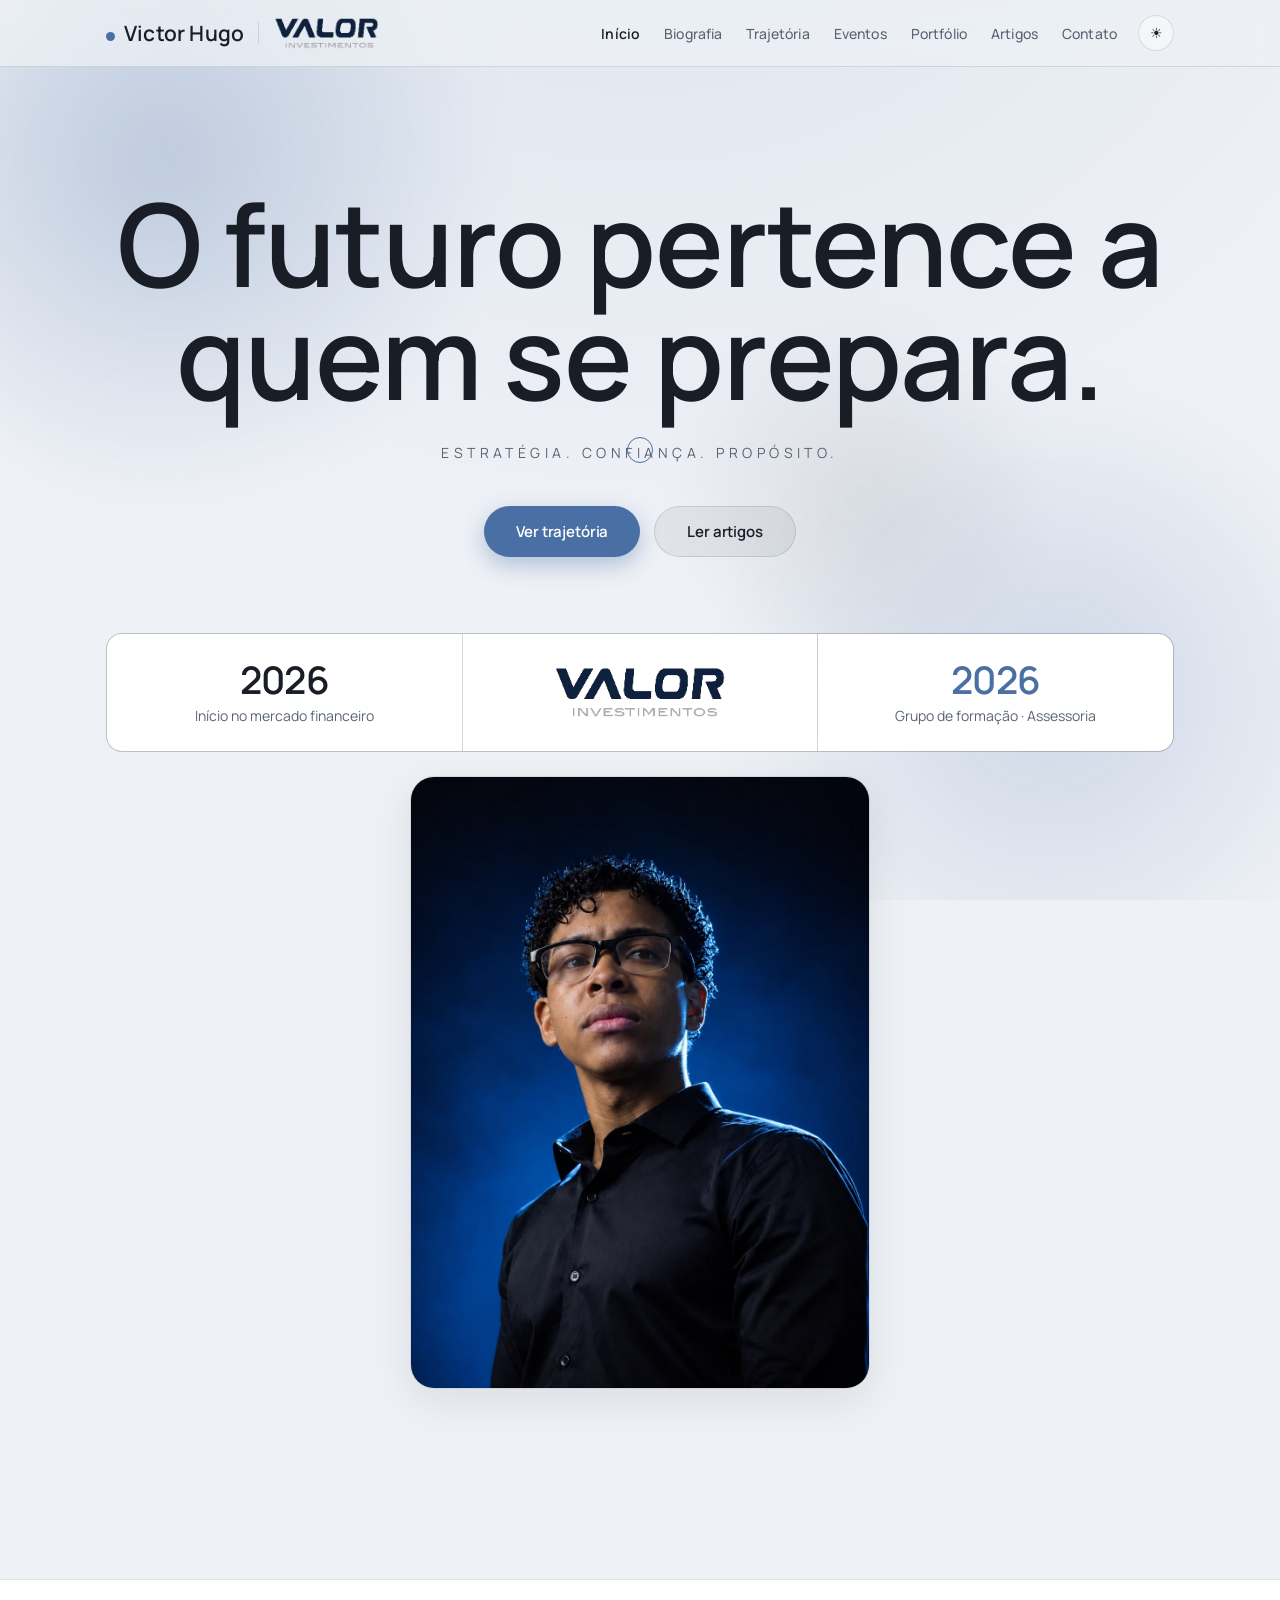
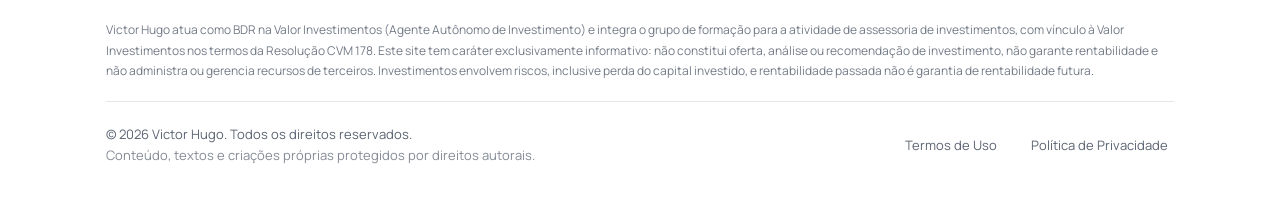
==== site/index.html @ 505717f6 "Adiciona marco da ANCORD e normaliza enquadramento das logos - Nova entrada na linha do tempo: aprov" ====
<!DOCTYPE html>
<html lang="pt-BR">
<head>
<meta charset="utf-8">
<meta name="viewport" content="width=device-width, initial-scale=1">
<title>Victor Hugo — Valor Investimentos</title>
<meta name="description" content="Site pessoal de Victor Hugo, da Valor Investimentos. Biografia, trajetória, eventos, portfólio e artigos.">
<meta property="og:type" content="website">
<meta property="og:locale" content="pt_BR">
<meta property="og:site_name" content="Victor Hugo">
<meta property="og:url" content="https://victorhugo.social/">
<meta property="og:title" content="Victor Hugo — Valor Investimentos">
<meta property="og:description" content="Biografia, trajetória, eventos, portfólio e artigos de Victor Hugo, da Valor Investimentos.">
<meta property="og:image" content="https://victorhugo.social/img/foto-victor.jpg">
<meta name="twitter:card" content="summary_large_image">
<meta name="twitter:title" content="Victor Hugo — Valor Investimentos">
<meta name="twitter:description" content="Biografia, trajetória, eventos, portfólio e artigos de Victor Hugo, da Valor Investimentos.">
<meta name="twitter:image" content="https://victorhugo.social/img/foto-victor.jpg">
<link rel="preconnect" href="https://fonts.googleapis.com">
<link rel="preconnect" href="https://fonts.gstatic.com" crossorigin>
<link href="https://fonts.googleapis.com/css2?family=Manrope:wght@300;400;500;600;700;800&display=swap" rel="stylesheet">
<link rel="icon" type="image/svg+xml" href="data:image/svg+xml,%3Csvg xmlns='http://www.w3.org/2000/svg' viewBox='0 0 100 100'%3E%3Crect width='100' height='100' rx='22' fill='%234a6fa5'/%3E%3Ctext x='50' y='68' font-family='Arial,Helvetica,sans-serif' font-size='54' font-weight='700' fill='white' text-anchor='middle'%3EVH%3C/text%3E%3C/svg%3E">
<link rel="stylesheet" href="style.css">
</head>
<body>

<div id="blobs" aria-hidden="true">
  <div class="blob blob-0"></div>
  <div class="blob blob-1"></div>
  <div class="blob blob-2"></div>
</div>

<div id="cursor" aria-hidden="true"></div>

<header class="site-header">
  <div class="header-inner">
    <div class="brand-group">
      <button type="button" class="logo" data-tab-link="inicio" data-hoverable>
        <span class="logo-dot"></span>
        <span class="logo-word">Victor Hugo</span>
      </button>
      <span class="brand-divider" aria-hidden="true"></span>
      <span class="brand-logo-chip">
        <img src="img/logo-valor.png" alt="Valor Investimentos" class="brand-logo-img logo-light">
        <img src="img/logo-valor-white.png" alt="Valor Investimentos" class="brand-logo-img logo-dark">
      </span>
    </div>
    <button type="button" id="nav-toggle" class="nav-toggle" aria-label="Abrir menu" aria-expanded="false" aria-controls="main-nav">
      <span></span><span></span><span></span>
    </button>
    <nav class="main-nav" id="main-nav" aria-label="Navegação principal">
      <button type="button" class="nav-item" data-tab-link="inicio" data-hoverable>
        <span class="nav-label">Início</span><span class="nav-bar"></span>
      </button>
      <button type="button" class="nav-item" data-tab-link="bio" data-hoverable>
        <span class="nav-label">Biografia</span><span class="nav-bar"></span>
      </button>
      <button type="button" class="nav-item" data-tab-link="trajetoria" data-hoverable>
        <span class="nav-label">Trajetória</span><span class="nav-bar"></span>
      </button>
      <button type="button" class="nav-item" data-tab-link="eventos" data-hoverable>
        <span class="nav-label">Eventos</span><span class="nav-bar"></span>
      </button>
      <button type="button" class="nav-item" data-tab-link="portfolio" data-hoverable>
        <span class="nav-label">Portfólio</span><span class="nav-bar"></span>
      </button>
      <button type="button" class="nav-item" data-tab-link="artigos" data-hoverable>
        <span class="nav-label">Artigos</span><span class="nav-bar"></span>
      </button>
      <!-- Fica oculto até SITE_CONFIG.contatoAtivo = true em main.js (após o credenciamento) -->
      <button type="button" class="nav-item" data-tab-link="contato" data-hoverable>
        <span class="nav-label">Contato</span><span class="nav-bar"></span>
      </button>
    </nav>
    <button type="button" id="theme-toggle" class="theme-toggle" data-hoverable aria-label="Alternar modo claro/escuro">
      <span id="theme-glyph">☀</span>
    </button>
  </div>
</header>

<main class="site-main">

  <!-- Início -->
  <section id="inicio" class="tab-panel tab-inicio" data-tab-panel>
    <h1 class="hero-title" data-reveal>O futuro pertence a quem se prepara.</h1>
    <p class="hero-sub" data-reveal>Estratégia. Confiança. Propósito.</p>
    <div class="hero-actions" data-reveal>
      <button type="button" class="btn btn-primary" data-tab-link="trajetoria" data-hoverable>Ver trajetória</button>
      <button type="button" class="btn btn-secondary" data-tab-link="artigos" data-hoverable>Ler artigos</button>
    </div>
    <div class="stats-grid grid-2" data-reveal>
      <div class="stat-cell">
        <div class="stat-num">2026</div>
        <div class="stat-label">Início no mercado financeiro</div>
      </div>
      <div class="stat-cell stat-cell-logo">
        <img src="img/logo-valor.png" alt="Valor Investimentos" class="stat-logo logo-light">
        <img src="img/logo-valor-white.png" alt="Valor Investimentos" class="stat-logo logo-dark">
      </div>
      <div class="stat-cell">
        <div class="stat-num accent">2026</div>
        <div class="stat-label">Grupo de formação · Assessoria</div>
      </div>
    </div>
    <div class="hero-photo-wrap" data-reveal>
      <div class="hero-photo-box">
        <img src="img/foto-victor.jpg" alt="Foto de Victor Hugo" class="hero-photo">
      </div>
    </div>
  </section>

  <!-- Biografia -->
  <section id="bio" class="tab-panel tab-bio" data-tab-panel hidden>
    <p class="eyebrow" data-reveal>Biografia profissional</p>
    <div class="two-col bio-grid">
      <div>
        <h2 class="section-title" data-reveal>Sobre o meu trabalho</h2>
        <p class="body-text" data-reveal>Iniciei minha trajetória no mercado financeiro em 2026 e hoje atuo como BDR na Valor Investimentos, onde acompanho clientes no dia a dia, entendo objetivos e ajudo a traduzir metas em decisões financeiras.</p>
        <p class="body-text" data-reveal>Atualmente faço parte do grupo de formação para a área de assessoria de investimentos — aprofundando conhecimento em mercado de capitais, planejamento e educação financeira.</p>
        <p class="body-text last" data-reveal>Acredito que investir bem começa por uma boa relação — de confiança, clareza e constância.</p>
      </div>
      <aside class="bio-aside" data-reveal>
        <div class="aside-label">Em foco</div>
        <ul class="focus-list">
          <li><span class="dot"></span><span>Relacionamento e atendimento a clientes</span></li>
          <li><span class="dot"></span><span>Planejamento financeiro pessoal</span></li>
          <li><span class="dot"></span><span>Mercado de capitais e renda fixa/variável</span></li>
          <li><span class="dot"></span><span>Educação financeira e conteúdo</span></li>
        </ul>
        <div class="aside-divider"></div>
        <div class="aside-rows">
          <div class="aside-row"><span class="muted">Empresa</span><span>Valor Investimentos</span></div>
          <div class="aside-row"><span class="muted">Cargo</span><span>BDR</span></div>
          <div class="aside-row"><span class="muted">Status</span><span class="accent-text">Em formação · Assessoria</span></div>
        </div>
      </aside>
    </div>
  </section>

  <!-- Trajetória -->
  <section id="trajetoria" class="tab-panel tab-trajetoria" data-tab-panel hidden>
    <p class="eyebrow" data-reveal>Trajetória</p>
    <h2 class="section-title big-gap" data-reveal>Experiências de vida</h2>
    <div class="timeline">
      <div class="timeline-line"></div>

      <div class="timeline-item" data-reveal style="transition-delay:0ms">
        <div class="timeline-dot"></div>
        <div class="timeline-year">Jan 2026</div>
        <div class="timeline-title">Início da jornada no mercado financeiro</div>
        <div class="timeline-desc">Primeiros passos, estudos e certificações na área de investimentos.</div>
      </div>

      <div class="timeline-item" data-reveal style="transition-delay:80ms">
        <div class="timeline-dot"></div>
        <div class="timeline-year">Jun 2026</div>
        <div class="timeline-title">BDR — Relacionamento com clientes</div>
        <div class="timeline-local">Valor Investimentos</div>
        <div class="timeline-desc">Atendimento e relacionamento com clientes, apoio à mesa de investimentos e desenvolvimento de carteira.</div>
      </div>

      <div class="timeline-item" data-reveal style="transition-delay:160ms">
        <div class="timeline-dot"></div>
        <div class="timeline-year">2026</div>
        <div class="timeline-title">Grupo de Formação — Assessoria de Investimentos</div>
        <div class="timeline-local">Valor Investimentos</div>
        <div class="timeline-desc">Formação voltada à atuação como assessor de investimentos, aprofundando mercado de capitais, planejamento financeiro e relacionamento com clientes.</div>
      </div>

      <div class="timeline-item" data-reveal style="transition-delay:240ms">
        <div class="timeline-dot"></div>
        <div class="timeline-year">Ago 2026</div>
        <div class="timeline-title">Aprovação na ANCORD — Assessor de Investimentos</div>
        <div class="timeline-local">Valor Investimentos</div>
        <div class="timeline-desc">Conquista da certificação que habilita a atuação como assessor de investimentos, encerrando o ciclo de formação e abrindo a próxima etapa da carreira.</div>
      </div>
    </div>
  </section>

  <!-- Eventos -->
  <section id="eventos" class="tab-panel tab-eventos" data-tab-panel hidden>
    <p class="eyebrow" data-reveal>Eventos &amp; atualizações</p>
    <h2 class="section-title" data-reveal>O que anda acontecendo</h2>

    <button type="button" class="featured-event two-col" id="event-open-expert" data-hoverable aria-haspopup="dialog" data-reveal>
      <div class="featured-text">
        <span class="badge">Julho · 2026</span>
        <div class="featured-title">Expert XP 2026</div>
        <div class="featured-desc">Participei da Expert XP este ano — um dos maiores eventos de investimentos da América Latina. Clique para ver as fotos do evento.</div>
      </div>
      <div class="featured-photo">
        <img src="img/expert-xp-2026.jpg" alt="Palco principal da Expert XP 2026" class="featured-img">
      </div>
    </button>

    <div class="event-list">
      <div class="event-card" data-reveal data-hoverable style="transition-delay:0ms">
        <div class="event-date">JUL 2026</div>
        <div>
          <span class="tag">Atualização</span>
          <div class="event-title">Novo ciclo do grupo de formação</div>
          <div class="event-text">Início de mais uma etapa rumo à certificação e à atuação como assessor(a) de investimentos.</div>
        </div>
      </div>
      <div class="event-card" data-reveal data-hoverable style="transition-delay:90ms">
        <div class="event-date">JUN 2026</div>
        <div>
          <span class="tag">Evento</span>
          <div class="event-title">Encontro de educação financeira</div>
          <div class="event-text">Participação em ação de aproximação e orientação com clientes e convidados.</div>
        </div>
      </div>
      <div class="event-card" data-reveal data-hoverable style="transition-delay:180ms">
        <div class="event-date">MAI 2026</div>
        <div>
          <span class="tag">Conquista</span>
          <div class="event-title">Marco de relacionamento atingido</div>
          <div class="event-text">Resultado relevante no desenvolvimento e acompanhamento da carteira de clientes.</div>
        </div>
      </div>
    </div>
  </section>

  <!-- Portfólio -->
  <section id="portfolio" class="tab-panel tab-portfolio" data-tab-panel hidden>
    <p class="eyebrow" data-reveal>Criações próprias</p>
    <h2 class="section-title" data-reveal>Portfólio</h2>
    <div class="portfolio-grid grid-2">
      <div class="portfolio-card" data-reveal data-hoverable style="transition-delay:0ms">
        <div class="portfolio-thumb"><span class="slot-label">capa do guia</span></div>
        <div class="portfolio-body">
          <div class="portfolio-type">Material educativo</div>
          <div class="portfolio-title">Guia de primeiros investimentos</div>
        </div>
      </div>
      <div class="portfolio-card" data-reveal data-hoverable style="transition-delay:80ms">
        <div class="portfolio-thumb"><span class="slot-label">print da news</span></div>
        <div class="portfolio-body">
          <div class="portfolio-type">Conteúdo</div>
          <div class="portfolio-title">Newsletter de mercado</div>
        </div>
      </div>
      <div class="portfolio-card" data-reveal data-hoverable style="transition-delay:160ms">
        <div class="portfolio-thumb"><span class="slot-label">imagem</span></div>
        <div class="portfolio-body">
          <div class="portfolio-type">Ferramenta</div>
          <div class="portfolio-title">Planilha de planejamento</div>
        </div>
      </div>
      <div class="portfolio-card" data-reveal data-hoverable style="transition-delay:240ms">
        <div class="portfolio-thumb"><span class="slot-label">thumbnail</span></div>
        <div class="portfolio-body">
          <div class="portfolio-type">Vídeo</div>
          <div class="portfolio-title">Série sobre educação financeira</div>
        </div>
      </div>
    </div>
  </section>

  <!-- Artigos -->
  <section id="artigos" class="tab-panel tab-artigos" data-tab-panel hidden>
    <p class="eyebrow" data-reveal>Artigos &amp; blog</p>
    <h2 class="section-title small-gap" data-reveal>Escrita própria</h2>
    <div class="articles-banner" data-reveal>
      <span class="pencil">✎</span>
      <div>Textos e artigos escritos por <span class="ink strong">Victor Hugo</span>. Novas publicações são adicionadas com o tempo.</div>
    </div>
    <div class="articles-list">
      <a href="artigos/inadimplencia-no-brasil.html" class="article-row" data-reveal data-hoverable style="transition-delay:0ms">
        <div>
          <div class="article-meta">
            <span class="tag-status published">Publicado</span>
            <span class="article-date">05 AGO 2026</span>
          </div>
          <div class="article-title">O Brasil deve. E não é porque o brasileiro é irresponsável.</div>
          <div class="article-excerpt">São 83,7 milhões de negativados e 42% deles estão no vermelho há uma década. O que os números realmente dizem sobre a dívida no Brasil — e o caminho de volta, passo a passo.</div>
        </div>
        <div class="article-cta hide-sm">Ler mais →</div>
      </a>
      <div class="articles-end-border"></div>
    </div>
  </section>

  <!-- Contato / qualificação de investidor -->
  <!-- Fica oculta até SITE_CONFIG.contatoAtivo = true em main.js (após o credenciamento) -->
  <section id="contato" class="tab-panel tab-contato" data-tab-panel hidden>
    <p class="eyebrow center" data-reveal>Atendimento personalizado</p>
    <h2 class="section-title small-gap" data-reveal>Vamos conversar sobre seus investimentos</h2>
    <p class="quiz-intro" data-reveal>Responda algumas perguntas rápidas — leva menos de 2 minutos — para eu entender melhor o seu momento. Ao final, a conversa continua direto no WhatsApp.</p>

    <div class="quiz-card" data-reveal>
      <div class="quiz-progress">
        <span class="quiz-step-dot active" data-step-dot="1"></span>
        <span class="quiz-step-dot" data-step-dot="2"></span>
        <span class="quiz-step-dot" data-step-dot="3"></span>
      </div>

      <!-- Etapa 1: dados de contato -->
      <div class="quiz-step" data-quiz-step="1">
        <div class="quiz-step-label">Etapa 1 de 3 · Seus dados</div>
        <label class="quiz-field">
          <span>Nome</span>
          <input type="text" id="q-nome" placeholder="Seu nome completo" autocomplete="name">
        </label>
        <label class="quiz-field">
          <span>WhatsApp</span>
          <input type="tel" id="q-whatsapp" placeholder="(11) 99999-9999" autocomplete="tel">
        </label>
        <label class="quiz-field">
          <span>E-mail <em>(opcional)</em></span>
          <input type="email" id="q-email" placeholder="seu@email.com" autocomplete="email">
        </label>
        <label class="quiz-consent">
          <input type="checkbox" id="q-consent">
          <span>Concordo em ser contatado por Victor Hugo via WhatsApp com base nas informações enviadas aqui. Seus dados não são compartilhados com terceiros.</span>
        </label>
        <div class="quiz-actions">
          <button type="button" class="btn btn-primary" data-quiz-next="2">Continuar</button>
        </div>
      </div>

      <!-- Etapa 2: qualificação rápida -->
      <div class="quiz-step" data-quiz-step="2" hidden>
        <div class="quiz-step-label">Etapa 2 de 3 · Seu momento</div>

        <div class="quiz-question">
          <div class="quiz-question-title">Quanto você tem disponível para investir hoje?</div>
          <div class="quiz-options" data-quiz-group="disponivel">
            <button type="button" class="quiz-option" data-value="Até R$ 5 mil">Até R$ 5 mil</button>
            <button type="button" class="quiz-option" data-value="R$ 5 mil a R$ 20 mil">R$ 5 mil a R$ 20 mil</button>
            <button type="button" class="quiz-option" data-value="R$ 20 mil a R$ 50 mil">R$ 20 mil a R$ 50 mil</button>
            <button type="button" class="quiz-option" data-value="R$ 50 mil a R$ 100 mil">R$ 50 mil a R$ 100 mil</button>
            <button type="button" class="quiz-option" data-value="Acima de R$ 100 mil">Acima de R$ 100 mil</button>
            <button type="button" class="quiz-option" data-value="Prefiro não informar">Prefiro não informar</button>
          </div>
        </div>

        <div class="quiz-question">
          <div class="quiz-question-title">Você já investe atualmente?</div>
          <div class="quiz-options" data-quiz-group="jaInveste">
            <button type="button" class="quiz-option" data-value="Sim, já invisto">Sim, já invisto</button>
            <button type="button" class="quiz-option" data-value="Não, seria meu primeiro investimento">Não, seria meu primeiro investimento</button>
            <button type="button" class="quiz-option" data-value="Invisto pouco e quero organizar melhor">Invisto pouco e quero organizar melhor</button>
          </div>
        </div>

        <div class="quiz-question">
          <div class="quiz-question-title">Qual seu principal objetivo?</div>
          <div class="quiz-options" data-quiz-group="objetivo">
            <button type="button" class="quiz-option" data-value="Fazer o dinheiro render mais">Fazer o dinheiro render mais</button>
            <button type="button" class="quiz-option" data-value="Começar a investir do zero">Começar a investir do zero</button>
            <button type="button" class="quiz-option" data-value="Organizar / replanejar minha carteira">Organizar / replanejar minha carteira</button>
            <button type="button" class="quiz-option" data-value="Planejar aposentadoria e longo prazo">Planejar aposentadoria e longo prazo</button>
            <button type="button" class="quiz-option" data-value="Montar reserva de emergência">Montar reserva de emergência</button>
          </div>
        </div>

        <div class="quiz-question">
          <div class="quiz-question-title">Quando pretende começar?</div>
          <div class="quiz-options" data-quiz-group="urgencia">
            <button type="button" class="quiz-option" data-value="Imediatamente">Imediatamente</button>
            <button type="button" class="quiz-option" data-value="Nos próximos 30 dias">Nos próximos 30 dias</button>
            <button type="button" class="quiz-option" data-value="Ainda estou pesquisando">Ainda estou pesquisando</button>
          </div>
        </div>

        <div class="quiz-actions space-between">
          <button type="button" class="btn btn-secondary" data-quiz-back="1">Voltar</button>
          <div class="quiz-actions-right">
            <button type="button" class="btn-text" data-quiz-skip>Pular perfil e enviar</button>
            <button type="button" class="btn btn-primary" data-quiz-next="3">Continuar</button>
          </div>
        </div>
      </div>

      <!-- Etapa 3: perfil de investidor (opcional) -->
      <div class="quiz-step" data-quiz-step="3" hidden>
        <div class="quiz-step-label">Etapa 3 de 3 · Perfil de investidor <em>(opcional)</em></div>
        <p class="quiz-step-note">Essas perguntas ajudam a entender melhor seu perfil como investidor — quanto mais completo, mais direta é a nossa conversa.</p>

        <div class="quiz-question">
          <div class="quiz-question-title">Por quanto tempo pretende deixar o dinheiro investido?</div>
          <div class="quiz-options" data-quiz-group="horizonte">
            <button type="button" class="quiz-option" data-value="Menos de 1 ano" data-score="1">Menos de 1 ano</button>
            <button type="button" class="quiz-option" data-value="De 1 a 3 anos" data-score="2">De 1 a 3 anos</button>
            <button type="button" class="quiz-option" data-value="Mais de 3 anos" data-score="3">Mais de 3 anos</button>
          </div>
        </div>

        <div class="quiz-question">
          <div class="quiz-question-title">Se seus investimentos caíssem 20% em um mês, o que você faria?</div>
          <div class="quiz-options" data-quiz-group="reacao">
            <button type="button" class="quiz-option" data-value="Venderia tudo imediatamente" data-score="1">Venderia tudo imediatamente</button>
            <button type="button" class="quiz-option" data-value="Venderia parte" data-score="2">Venderia parte</button>
            <button type="button" class="quiz-option" data-value="Manteria e esperaria" data-score="3">Manteria e esperaria</button>
            <button type="button" class="quiz-option" data-value="Aproveitaria para investir mais" data-score="4">Aproveitaria para investir mais</button>
          </div>
        </div>

        <div class="quiz-question">
          <div class="quiz-question-title">Qual sua experiência com investimentos?</div>
          <div class="quiz-options" data-quiz-group="experiencia">
            <button type="button" class="quiz-option" data-value="Nenhuma" data-score="1">Nenhuma</button>
            <button type="button" class="quiz-option" data-value="Básica" data-score="2">Básica</button>
            <button type="button" class="quiz-option" data-value="Intermediária" data-score="3">Intermediária</button>
            <button type="button" class="quiz-option" data-value="Avançada" data-score="4">Avançada</button>
          </div>
        </div>

        <div class="quiz-question">
          <div class="quiz-question-title">O que é mais importante para você?</div>
          <div class="quiz-options" data-quiz-group="prioridade">
            <button type="button" class="quiz-option" data-value="Segurança, mesmo com retorno menor" data-score="1">Segurança, mesmo com retorno menor</button>
            <button type="button" class="quiz-option" data-value="Equilíbrio entre segurança e retorno" data-score="2">Equilíbrio entre segurança e retorno</button>
            <button type="button" class="quiz-option" data-value="Potencial de retorno, aceito mais risco" data-score="3">Potencial de retorno, aceito mais risco</button>
          </div>
        </div>

        <div class="quiz-actions space-between">
          <button type="button" class="btn btn-secondary" data-quiz-back="2">Voltar</button>
          <button type="button" class="btn btn-primary" data-quiz-finish>Ver resultado</button>
        </div>
      </div>

      <!-- Resultado -->
      <div class="quiz-step quiz-result" data-quiz-step="result" hidden>
        <div class="quiz-result-profile" id="quiz-result-profile" hidden>
          <div class="quiz-result-label">Seu perfil indicativo</div>
          <div class="quiz-result-value" id="quiz-result-value">—</div>
          <div class="quiz-result-desc" id="quiz-result-desc"></div>
        </div>
        <p class="quiz-result-thanks">Obrigado! Recebi suas respostas.</p>
        <a href="#" id="quiz-whatsapp-btn" class="btn btn-primary quiz-whatsapp-btn" target="_blank" rel="noopener">Falar com Victor Hugo no WhatsApp →</a>
        <p class="quiz-disclaimer">Esta avaliação é informativa e não substitui uma análise formal de perfil de investidor (suitability). Nenhuma recomendação de investimento é feita neste teste, nem há garantia de rentabilidade — investimentos envolvem riscos, inclusive perda do capital investido.</p>
      </div>
    </div>
  </section>

</main>

<footer class="site-footer">
  <div class="footer-inner">
    <div class="cvm-disclaimer">
      Victor Hugo atua como BDR na Valor Investimentos (Agente Autônomo de Investimento) e integra o grupo de formação para a atividade de assessoria de investimentos, com vínculo à Valor Investimentos nos termos da Resolução CVM 178. Este site tem caráter exclusivamente informativo: não constitui oferta, análise ou recomendação de investimento, não garante rentabilidade e não administra ou gerencia recursos de terceiros. Investimentos envolvem riscos, inclusive perda do capital investido, e rentabilidade passada não é garantia de rentabilidade futura.
    </div>
    <div class="footer-legal">
      <div>© 2026 Victor Hugo. Todos os direitos reservados.</div>
      <div class="footer-sub">Conteúdo, textos e criações próprias protegidos por direitos autorais.</div>
    </div>
    <div class="footer-links">
      <button type="button" class="link-btn" data-hoverable data-legal="termos">Termos de Uso</button>
      <button type="button" class="link-btn" data-hoverable data-legal="privacidade">Política de Privacidade</button>
    </div>
  </div>
</footer>

<div id="legal-overlay" class="legal-overlay" hidden>
  <div id="legal-panel" class="legal-panel" role="dialog" aria-modal="true" aria-labelledby="legal-title">
    <div class="legal-head">
      <h3 id="legal-title" class="legal-title"></h3>
      <button type="button" id="legal-close" class="legal-close" data-hoverable aria-label="Fechar">✕</button>
    </div>
    <div id="legal-body" class="legal-body"></div>
    <div class="legal-disclaimer">Este é um texto-modelo de referência, não um documento jurídico. Revise e adapte com apoio profissional antes de publicar.</div>
  </div>
</div>

<div id="event-overlay" class="legal-overlay event-overlay" hidden>
  <div id="event-panel" class="legal-panel event-panel" role="dialog" aria-modal="true" aria-labelledby="event-title">
    <div class="legal-head">
      <h3 id="event-title" class="legal-title">Expert XP 2026</h3>
      <button type="button" id="event-close" class="legal-close" data-hoverable aria-label="Fechar">✕</button>
    </div>
    <div class="event-story-list">
      <div class="event-story"><div class="event-story-photo"><img src="img/eventos-01.jpg" alt="Bolinha de tênis autografada pelo Guga" loading="lazy"></div><div class="event-story-text"><h4 class="event-story-title">Assinatura de sorte</h4><p class="event-story-desc">Depois de rodar a Expert XP inteira atrás de conhecer o evento e os stands, sem sucesso em nenhum brinde (kkkkkk), acho que ganhei um dos melhores prêmios que alguém poderia ganhar: uma bolinha autografada pelo Guga!</p></div></div>
      <div class="event-story"><div class="event-story-photo"><img src="img/eventos-02.jpg" alt="Estande da Valor Investimentos na Expert XP" loading="lazy"></div><div class="event-story-text"><h4 class="event-story-title">Mais do que investimentos, é futuro!</h4><p class="event-story-desc">Na data de publicação dessas fotos eu tenho 50 dias de Valor. Não achava que fosse possível aprender tanta coisa em tão pouco tempo — sou muito grato por isso. Vencer juntos.</p></div></div>
      <div class="event-story"><div class="event-story-photo"><img src="img/eventos-03.jpg" alt="Carro de Fórmula 1 da Red Bull na Expert XP" loading="lazy"></div><div class="event-story-text"><h4 class="event-story-title">F1 na Expert XP!</h4><p class="event-story-desc">Sou um grande fã de Fórmula 1. Por mais que seja torcedor da Mercedes, vamos concordar que esse carro da Red Bull é um absurdo!</p></div></div>
      <div class="event-story"><div class="event-story-photo"><img src="img/eventos-05.jpg" alt="Telão do palco principal da Expert XP" loading="lazy"></div><div class="event-story-text"><h4 class="event-story-title">O sócio fundador da Valor Investimentos</h4><p class="event-story-desc">Poucos sabem o peso dessa imagem, mas isso é simplesmente Guilherme Benchimol tendo o prazer de falar com o sócio fundador da Valor Investimentos, Paulo Henrique — mais conhecido como Paulão entre os mais íntimos. O único representante que teve esse privilégio entre todas as outras redes ouviu de Guilherme: "se não fosse você e a Valor Investimentos, a XP não seria o que é hoje."</p></div></div>
      <div class="event-story"><div class="event-story-photo"><img src="img/eventos-11.jpg" alt="André Agassi no palco da Expert XP" loading="lazy"></div><div class="event-story-text"><h4 class="event-story-title">Agassi e sua representatividade no esporte</h4><p class="event-story-desc">André Agassi, um dos nomes com mais prestígio na história do tênis, deu a nós espectadores uma das melhores apresentações da Expert. Visão, experiência, confiança e generosidade são as palavras que escolho para descrever essa lenda do esporte.</p></div></div>
    </div>

    <div class="event-gallery">
      <a href="img/eventos-06.jpg" target="_blank" rel="noopener" class="event-gallery-item" data-hoverable><img src="img/eventos-06.jpg" alt="Registro da Expert XP 2026" loading="lazy"></a>
      <a href="img/eventos-07.jpg" target="_blank" rel="noopener" class="event-gallery-item" data-hoverable><img src="img/eventos-07.jpg" alt="Registro da Expert XP 2026" loading="lazy"></a>
      <a href="img/eventos-08.jpg" target="_blank" rel="noopener" class="event-gallery-item" data-hoverable><img src="img/eventos-08.jpg" alt="Registro da Expert XP 2026" loading="lazy"></a>
      <a href="img/eventos-09.jpg" target="_blank" rel="noopener" class="event-gallery-item" data-hoverable><img src="img/eventos-09.jpg" alt="Registro da Expert XP 2026" loading="lazy"></a>
      <a href="img/eventos-10.jpg" target="_blank" rel="noopener" class="event-gallery-item" data-hoverable><img src="img/eventos-10.jpg" alt="Registro da Expert XP 2026" loading="lazy"></a>
      <a href="img/eventos-12.jpg" target="_blank" rel="noopener" class="event-gallery-item" data-hoverable><img src="img/eventos-12.jpg" alt="Registro da Expert XP 2026" loading="lazy"></a>
      <a href="img/eventos-13.jpg" target="_blank" rel="noopener" class="event-gallery-item" data-hoverable><img src="img/eventos-13.jpg" alt="Registro da Expert XP 2026" loading="lazy"></a>
    </div>
  </div>
</div>

<script src="main.js"></script>
</body>
</html>
---- site/style.css ----
:root {
  --bg: #eef1f6;
  --surface: #ffffff;
  --surface2: #f4f6fa;
  --ink: #191d25;
  --muted: #5b6472;
  --line: rgba(25, 29, 37, .12);
  --accent: #4a6fa5;
}
[data-theme="dark"] {
  --bg: #0f1218;
  --surface: #161a21;
  --surface2: #1c212b;
  --ink: #e7e9ee;
  --muted: #96a0af;
  --line: rgba(255, 255, 255, .13);
}

* { box-sizing: border-box; }
html, body { margin: 0; padding: 0; }
body {
  min-height: 100vh;
  background: radial-gradient(135% 95% at 50% -20%, color-mix(in srgb, var(--accent) 12%, var(--bg)) 0%, var(--bg) 52%);
  color: var(--ink);
  font-family: 'Manrope', system-ui, sans-serif;
  position: relative;
  overflow-x: hidden;
  transition: background .5s ease, color .5s ease;
}
a { color: var(--accent); text-decoration: none; }
a:hover { opacity: .72; }

@keyframes fadeUp { from { opacity: 0; transform: translateY(22px); } to { opacity: 1; transform: translateY(0); } }
@keyframes floatIn { from { opacity: 0; } to { opacity: 1; } }

@media (max-width: 820px) {
  .two-col { grid-template-columns: 1fr !important; }
  .grid-2 { grid-template-columns: 1fr !important; }
  .hide-sm { display: none !important; }
}

@media (prefers-reduced-motion: reduce) {
  #cursor, .blob { display: none !important; }
  [data-reveal] { opacity: 1 !important; transform: none !important; transition: none !important; }
  .tab-panel { animation: none !important; }
}

/* Background blobs */
#blobs { position: fixed; inset: 0; overflow: hidden; pointer-events: none; z-index: 0; }
.blob { position: absolute; border-radius: 50%; will-change: transform; }
.blob-0 { top: -8vh; left: -6vw; width: 46vw; height: 46vw; background: radial-gradient(circle at 40% 40%, var(--accent), transparent 68%); opacity: .28; filter: blur(28px); }
.blob-1 { bottom: -14vh; right: -8vw; width: 52vw; height: 52vw; background: radial-gradient(circle at 50% 50%, var(--accent), transparent 66%); opacity: .20; filter: blur(38px); }
.blob-2 { top: 34vh; left: 52vw; width: 30vw; height: 30vw; background: radial-gradient(circle at 50% 50%, var(--ink), transparent 70%); opacity: .09; filter: blur(32px); }

/* Custom cursor */
#cursor {
  position: fixed; top: 0; left: 0; width: 26px; height: 26px;
  border: 1.5px solid var(--accent); border-radius: 50%;
  pointer-events: none; z-index: 9999; opacity: 0;
  transition: width .2s, height .2s;
  will-change: transform;
  transform: translate(-100px, -100px);
}
#cursor.hovering { width: 60px; height: 60px; }

/* Header */
.site-header {
  position: sticky; top: 0; z-index: 50;
  backdrop-filter: blur(14px);
  background: color-mix(in srgb, var(--bg) 72%, transparent);
  border-bottom: 1px solid var(--line);
}
.header-inner {
  max-width: 1120px; margin: 0 auto; padding: 15px 26px;
  display: flex; align-items: center; gap: 20px;
}
.logo { background: none; border: none; cursor: pointer; padding: 0; display: flex; align-items: baseline; gap: 9px; flex: none; }
.logo-dot { width: 9px; height: 9px; border-radius: 50%; background: var(--accent); display: inline-block; flex: none; }
.logo-word { font-family: 'Manrope', sans-serif; font-weight: 600; font-size: 21px; letter-spacing: .01em; color: var(--ink); white-space: nowrap; }

.brand-group { display: flex; align-items: center; gap: 14px; flex: none; }
.brand-divider { width: 1px; height: 22px; background: var(--line); flex: none; }
.brand-logo-chip { display: flex; align-items: center; flex: none; height: 34px; }
.brand-logo-img { height: 100%; width: auto; display: block; }

.logo-dark { display: none; }
[data-theme="dark"] .logo-light { display: none; }
[data-theme="dark"] .logo-dark { display: block; }

.main-nav { margin-left: auto; display: flex; gap: 22px; overflow-x: auto; scrollbar-width: none; }
.main-nav::-webkit-scrollbar { display: none; }
.nav-item {
  position: relative; background: none; border: none; cursor: pointer;
  font-family: 'Manrope', sans-serif; font-size: 14px; letter-spacing: .01em;
  padding: 6px 1px; white-space: nowrap;
}
.nav-label { color: var(--muted); font-weight: 500; transition: color .3s; }
.nav-item.active .nav-label { color: var(--ink); font-weight: 600; }
.nav-bar {
  position: absolute; left: 0; right: 0; bottom: -3px; height: 2px;
  background: var(--accent); transform-origin: left; transform: scaleX(0);
  transition: transform .35s cubic-bezier(.2, .7, .2, 1);
  display: block;
}
.nav-item.active .nav-bar { transform: scaleX(1); }

.nav-toggle {
  display: none; flex: none; width: 36px; height: 36px; margin-left: auto;
  background: none; border: none; cursor: pointer;
  flex-direction: column; align-items: center; justify-content: center; gap: 5px;
}
.nav-toggle span { width: 20px; height: 2px; background: var(--ink); border-radius: 2px; transition: transform .25s, opacity .25s; }
.nav-toggle[aria-expanded="true"] span:nth-child(1) { transform: translateY(7px) rotate(45deg); }
.nav-toggle[aria-expanded="true"] span:nth-child(2) { opacity: 0; }
.nav-toggle[aria-expanded="true"] span:nth-child(3) { transform: translateY(-7px) rotate(-45deg); }

@media (max-width: 720px) {
  .header-inner { padding: 12px 20px; gap: 12px; }
  .logo-word { font-size: 18px; }
  .brand-group { gap: 10px; }
  .brand-logo-chip { height: 26px; }
  .nav-toggle { display: flex; }
  .main-nav {
    margin-left: 0; position: fixed; top: 61px; left: 0; right: 0; z-index: 49;
    flex-direction: column; align-items: flex-start; gap: 2px; overflow: hidden;
    background: var(--surface); border-bottom: 1px solid var(--line);
    max-height: 0; padding: 0 20px; opacity: 0;
    transition: max-height .3s ease, opacity .25s ease, padding .3s ease;
  }
  .main-nav.open { max-height: 70vh; opacity: 1; padding: 10px 20px 18px; overflow-y: auto; }
  .nav-item { width: 100%; padding: 12px 2px; }
  .nav-bar { display: none; }
}

.theme-toggle {
  flex: none; width: 36px; height: 36px; border-radius: 50%;
  border: 1px solid var(--line); background: var(--surface2); color: var(--ink);
  cursor: pointer; font-size: 14px; display: grid; place-items: center;
  transition: transform .3s;
}
.theme-toggle:hover { transform: rotate(18deg); }

/* Main / tabs */
.site-main { position: relative; z-index: 10; max-width: 1120px; margin: 0 auto; padding: 0 26px 120px; min-height: 70vh; }
.tab-panel { animation: fadeUp .6s ease both; padding: 70px 0; }
.tab-panel[hidden] { display: none; }
.tab-inicio { padding: min(15vh, 120px) 0 70px; text-align: center; }

.eyebrow { font-family: 'Manrope', sans-serif; font-size: 13px; letter-spacing: .28em; text-transform: uppercase; color: var(--accent); margin: 0 0 20px; }
.eyebrow.center { margin: 0 0 26px; }

/* Hero */
.hero-title {
  font-family: 'Manrope', sans-serif; font-weight: 600; letter-spacing: -.01em;
  font-size: clamp(48px, 9vw, 116px); line-height: .98;
  margin: 0 auto 30px; max-width: 16ch;
}
.hero-sub { font-size: 14px; letter-spacing: .32em; text-transform: uppercase; color: var(--muted); margin: 0 auto 44px; }
.hero-actions { display: flex; gap: 14px; flex-wrap: wrap; justify-content: center; }

.btn {
  font-family: 'Manrope', sans-serif; font-size: 15px; font-weight: 600; letter-spacing: -.01em;
  border-radius: 980px; padding: 14px 32px; cursor: pointer;
}
.btn-primary {
  background: var(--accent); color: #fff; border: none;
  box-shadow: 0 8px 22px color-mix(in srgb, var(--accent) 38%, transparent);
  transition: transform .28s cubic-bezier(.2, .7, .2, 1), box-shadow .28s, filter .28s;
}
.btn-primary:hover { transform: translateY(-2px) scale(1.02); filter: brightness(1.08); box-shadow: 0 12px 30px color-mix(in srgb, var(--accent) 50%, transparent); }
.btn-secondary {
  background: color-mix(in srgb, var(--ink) 6%, transparent); color: var(--ink); border: 1px solid var(--line);
  transition: transform .28s cubic-bezier(.2, .7, .2, 1), background .28s, border-color .28s;
}
.btn-secondary:hover { transform: translateY(-2px) scale(1.02); background: color-mix(in srgb, var(--ink) 11%, transparent); border-color: var(--accent); }

.stats-grid {
  margin-top: 76px; display: grid; grid-template-columns: repeat(3, 1fr); gap: 1px;
  background: var(--line); border: 1px solid var(--line); border-radius: 16px; overflow: hidden;
}
.stat-cell { background: var(--surface); padding: 26px 24px; }
.stat-num { font-family: 'Manrope', sans-serif; font-weight: 600; letter-spacing: -.02em; font-size: 38px; line-height: 1; color: var(--ink); }
.stat-num.accent { color: var(--accent); }
.stat-label { color: var(--muted); font-size: 14px; margin-top: 8px; }
.stat-cell-logo { display: flex; align-items: center; justify-content: center; }
.stat-logo { height: 56px; width: auto; }

.hero-photo-wrap { margin-top: 24px; max-width: 460px; margin-left: auto; margin-right: auto; }
.hero-photo-box {
  aspect-ratio: 3 / 4; border-radius: 24px; overflow: hidden; border: 1px solid var(--line);
  box-shadow: 0 12px 44px color-mix(in srgb, var(--ink) 9%, transparent);
}
.hero-photo { width: 100%; height: 100%; object-fit: cover; object-position: center 22%; display: block; }

/* Section title */
.section-title { font-family: 'Manrope', sans-serif; font-weight: 600; letter-spacing: -.03em; font-size: clamp(32px, 4.5vw, 54px); line-height: 1.05; margin: 0 0 30px; }
.section-title.big-gap { margin-bottom: 56px; }
.section-title.small-gap { margin: 0 0 24px; }

/* Bio */
.bio-grid { display: grid; grid-template-columns: 1.5fr 1fr; gap: 56px; align-items: start; }
.body-text { font-size: 18px; line-height: 1.7; color: var(--muted); margin: 0 0 20px; }
.body-text.last { margin: 0; }
.ink { color: var(--ink); }
.ink.strong { font-weight: 600; }
.bio-aside { background: var(--surface); border: 1px solid var(--line); border-radius: 18px; padding: 28px; }
.aside-label { font-size: 12px; letter-spacing: .18em; text-transform: uppercase; color: var(--muted); margin-bottom: 18px; }
.focus-list { list-style: none; margin: 0; padding: 0; display: flex; flex-direction: column; gap: 14px; }
.focus-list li { display: flex; gap: 12px; align-items: baseline; }
.focus-list .dot { width: 6px; height: 6px; border-radius: 50%; background: var(--accent); flex: none; transform: translateY(-2px); }
.focus-list span:last-child { font-size: 15px; line-height: 1.4; }
.aside-divider { height: 1px; background: var(--line); margin: 24px 0; }
.aside-rows { display: flex; flex-direction: column; gap: 12px; font-size: 14px; }
.aside-row { display: flex; justify-content: space-between; }
.muted { color: var(--muted); }
.accent-text { color: var(--accent); }

/* Timeline */
.timeline { position: relative; padding-left: 34px; }
.timeline-line { position: absolute; left: 5px; top: 6px; bottom: 6px; width: 2px; background: linear-gradient(var(--accent), var(--line)); }
.timeline-item { position: relative; padding-bottom: 44px; }
.timeline-dot { position: absolute; left: -34px; top: 6px; width: 12px; height: 12px; border-radius: 50%; background: var(--bg); border: 2px solid var(--accent); }
.timeline-year { font-family: 'Manrope', sans-serif; font-weight: 600; letter-spacing: -.02em; font-size: 28px; color: var(--accent); line-height: 1; margin-bottom: 8px; }
.timeline-title { font-size: 19px; font-weight: 600; margin-bottom: 4px; }
.timeline-local { font-size: 14px; color: var(--accent); margin-bottom: 10px; }
.timeline-desc { font-size: 16px; line-height: 1.6; color: var(--muted); max-width: 60ch; }

/* Eventos */
.featured-event {
  border: 1px solid var(--accent); border-radius: 22px; overflow: hidden; margin-bottom: 20px;
  background: var(--surface); display: grid; grid-template-columns: 1fr 1fr;
  font: inherit; text-align: left; cursor: pointer; padding: 0; width: 100%;
  transition: transform .3s, box-shadow .3s;
}
.featured-event:hover { transform: translateY(-2px); box-shadow: 0 14px 34px color-mix(in srgb, var(--accent) 22%, transparent); }
.featured-text { padding: 34px 36px; display: flex; flex-direction: column; justify-content: center; }
.badge { display: inline-block; align-self: flex-start; font-size: 11px; letter-spacing: .12em; text-transform: uppercase; color: #fff; background: var(--accent); border-radius: 999px; padding: 4px 13px; margin-bottom: 18px; }
.featured-title { font-family: 'Manrope', sans-serif; font-weight: 600; letter-spacing: -.02em; font-size: clamp(26px, 3.4vw, 34px); line-height: 1.1; margin-bottom: 14px; }
.featured-desc { font-size: 16px; line-height: 1.65; color: var(--muted); }
.featured-photo { position: relative; min-height: 250px; border-left: 1px solid var(--line); }
.featured-img { width: 100%; height: 100%; object-fit: cover; display: block; position: absolute; inset: 0; }

/* Modal de fotos de evento */
.event-panel { max-width: 820px; padding: 34px 36px 40px; }
.event-story-list { display: flex; flex-direction: column; gap: 30px; }
.event-story {
  display: grid; grid-template-columns: 220px 1fr; gap: 24px; align-items: center;
  padding-bottom: 30px; border-bottom: 1px solid var(--line);
}
.event-story:last-child { border-bottom: none; padding-bottom: 0; }
.event-story-photo { border-radius: 14px; overflow: hidden; border: 1px solid var(--line); flex: none; }
.event-story-photo img { width: 100%; aspect-ratio: 4 / 5; object-fit: cover; display: block; }
.event-story-title { font-family: 'Manrope', sans-serif; font-weight: 600; font-size: 17px; margin: 0 0 8px; color: var(--ink); }
.event-story-desc { font-size: 14px; line-height: 1.7; color: var(--muted); margin: 0; }

.event-gallery {
  display: grid; grid-template-columns: repeat(auto-fill, minmax(120px, 1fr)); gap: 10px;
  margin-top: 30px; padding-top: 30px; border-top: 1px solid var(--line);
}
.event-gallery-item { display: block; aspect-ratio: 1 / 1; border-radius: 10px; overflow: hidden; border: 1px solid var(--line); }
.event-gallery-item img {
  width: 100%; height: 100%; object-fit: cover; display: block;
  transition: transform .35s cubic-bezier(.2, .7, .2, 1);
}
.event-gallery-item:hover img { transform: scale(1.06); }

@media (max-width: 560px) {
  .event-story { grid-template-columns: 1fr; }
  .event-story-photo img { aspect-ratio: 16 / 10; }
}

.event-list { display: flex; flex-direction: column; gap: 16px; }
.event-card {
  display: grid; grid-template-columns: 130px 1fr; gap: 26px;
  background: var(--surface); border: 1px solid var(--line); border-radius: 16px; padding: 26px 28px;
  transition: transform .3s, border-color .3s;
}
.event-card:hover { transform: translateX(6px); border-color: var(--accent); }
.event-date { font-size: 13px; font-weight: 600; letter-spacing: .1em; color: var(--muted); padding-top: 4px; }
.tag { display: inline-block; font-size: 11px; letter-spacing: .12em; text-transform: uppercase; color: var(--accent); border: 1px solid var(--accent); border-radius: 999px; padding: 3px 10px; margin-bottom: 12px; }
.event-title { font-family: 'Manrope', sans-serif; font-weight: 600; letter-spacing: -.02em; font-size: 23px; line-height: 1.2; margin-bottom: 8px; }
.event-text { font-size: 15px; line-height: 1.6; color: var(--muted); }

/* Portfolio */
.portfolio-grid { display: grid; grid-template-columns: 1fr 1fr; gap: 22px; }
.portfolio-card { border: 1px solid var(--line); border-radius: 18px; overflow: hidden; background: var(--surface); transition: transform .35s; }
.portfolio-card:hover { transform: translateY(-6px); }
.portfolio-thumb {
  aspect-ratio: 16 / 10;
  background: repeating-linear-gradient(45deg, var(--surface2), var(--surface2) 11px, var(--surface) 11px, var(--surface) 22px);
  display: grid; place-items: center; border-bottom: 1px solid var(--line);
}
.slot-label { font-family: ui-monospace, Menlo, monospace; font-size: 12px; color: var(--muted); background: var(--bg); padding: 6px 12px; border-radius: 6px; border: 1px solid var(--line); }
.portfolio-body { padding: 22px 24px; }
.portfolio-type { font-size: 11px; letter-spacing: .14em; text-transform: uppercase; color: var(--accent); margin-bottom: 8px; }
.portfolio-title { font-family: 'Manrope', sans-serif; font-weight: 600; letter-spacing: -.02em; font-size: 24px; line-height: 1.2; }

/* Artigos */
.articles-banner {
  display: flex; align-items: center; gap: 14px; background: var(--surface);
  border: 1px dashed var(--accent); border-radius: 14px; padding: 16px 20px; margin-bottom: 34px;
  font-size: 14px; line-height: 1.5; color: var(--muted);
}
.pencil { font-size: 22px; }
.articles-list { display: flex; flex-direction: column; }
.article-row {
  display: grid; grid-template-columns: 1fr auto; gap: 24px; align-items: center;
  padding: 28px 4px; border-top: 1px solid var(--line); cursor: pointer;
  transition: padding-left .3s; color: inherit;
}
.article-row:hover { padding-left: 14px; opacity: 1; }
.article-meta { display: flex; gap: 12px; align-items: center; margin-bottom: 12px; }
.tag-status { display: inline-block; font-size: 11px; letter-spacing: .12em; text-transform: uppercase; border-radius: 999px; padding: 3px 10px; }
.tag-status.published { color: var(--accent); border: 1px solid var(--accent); }
.tag-status.draft { color: var(--muted); border: 1px dashed var(--muted); }
.article-date { font-size: 13px; color: var(--muted); letter-spacing: .06em; }
.article-title { font-family: 'Manrope', sans-serif; font-weight: 600; letter-spacing: -.02em; font-size: clamp(24px, 3vw, 34px); line-height: 1.12; margin-bottom: 10px; }
.article-excerpt { font-size: 16px; line-height: 1.6; color: var(--muted); max-width: 64ch; }
.article-cta { font-size: 14px; color: var(--accent); white-space: nowrap; }
.articles-end-border { border-top: 1px solid var(--line); }

/* Footer */
.site-footer { position: relative; z-index: 10; border-top: 1px solid var(--line); background: var(--surface); }
.footer-inner { max-width: 1120px; margin: 0 auto; padding: 40px 26px; display: flex; flex-wrap: wrap; gap: 18px; align-items: center; justify-content: space-between; }
.cvm-disclaimer {
  flex-basis: 100%; font-size: 12px; line-height: 1.7; color: var(--muted); opacity: .85;
  padding-bottom: 20px; border-bottom: 1px solid var(--line); margin-bottom: 4px;
}
.footer-legal { font-size: 13px; color: var(--muted); line-height: 1.6; }
.footer-sub { opacity: .75; }
.footer-links { display: flex; gap: 22px; font-size: 13px; }
.link-btn { background: none; border: none; color: var(--muted); cursor: pointer; font: inherit; font-size: 13px; }
.link-btn:hover { color: var(--ink); }

/* Legal modal */
.legal-overlay {
  position: fixed; inset: 0; z-index: 200; background: rgba(0, 0, 0, .42);
  backdrop-filter: blur(4px); display: grid; place-items: center; padding: 24px;
  animation: floatIn .25s ease both;
}
.legal-overlay[hidden] { display: none; }
.legal-panel {
  background: var(--surface2); color: var(--ink); border: 1px solid var(--line); border-radius: 20px;
  max-width: 640px; width: 100%; max-height: 82vh; overflow: auto; padding: 40px 42px;
  animation: fadeUp .3s ease both;
}
.legal-head { display: flex; justify-content: space-between; align-items: flex-start; gap: 20px; margin-bottom: 24px; }
.legal-title { font-family: 'Manrope', sans-serif; font-weight: 600; letter-spacing: -.03em; font-size: 32px; margin: 0; }
.legal-close {
  flex: none; width: 34px; height: 34px; border-radius: 50%; border: 1px solid var(--line);
  background: var(--surface); color: var(--ink); cursor: pointer; font-size: 16px;
}
.legal-body { font-size: 15px; line-height: 1.7; color: var(--muted); white-space: pre-line; }
.legal-disclaimer {
  margin-top: 26px; font-size: 12px; line-height: 1.6; color: var(--muted);
  background: var(--surface); border: 1px solid var(--line); border-radius: 12px; padding: 14px 16px;
}

/* Contato / quiz de qualificação */
.tab-contato { text-align: center; }
.quiz-intro { font-size: 17px; line-height: 1.6; color: var(--muted); max-width: 52ch; margin: 0 auto 44px; }

.quiz-card {
  text-align: left; max-width: 640px; margin: 0 auto; background: var(--surface);
  border: 1px solid var(--line); border-radius: 22px; padding: 40px 42px;
  box-shadow: 0 12px 44px color-mix(in srgb, var(--ink) 6%, transparent);
}
.quiz-progress { display: flex; gap: 8px; justify-content: center; margin-bottom: 30px; }
.quiz-step-dot { width: 26px; height: 3px; border-radius: 2px; background: var(--line); transition: background .3s; }
.quiz-step-dot.active { background: var(--accent); }

.quiz-step-label { font-size: 12px; letter-spacing: .16em; text-transform: uppercase; color: var(--accent); margin-bottom: 22px; }
.quiz-step-label em { font-style: normal; color: var(--muted); text-transform: none; letter-spacing: 0; }
.quiz-step-note { font-size: 14px; line-height: 1.6; color: var(--muted); margin: -10px 0 24px; }

.quiz-field { display: flex; flex-direction: column; gap: 8px; margin-bottom: 18px; font-size: 14px; color: var(--muted); }
.quiz-field span em { font-style: normal; opacity: .75; }
.quiz-field input {
  font: inherit; font-family: 'Manrope', sans-serif; font-size: 16px; color: var(--ink);
  background: var(--surface2); border: 1px solid var(--line); border-radius: 12px;
  padding: 13px 15px; outline: none; transition: border-color .25s;
}
.quiz-field input::placeholder { color: var(--muted); opacity: .7; }
.quiz-field input:focus { border-color: var(--accent); }

.quiz-consent {
  display: flex; align-items: flex-start; gap: 10px; margin: 4px 0 22px;
  font-size: 13px; line-height: 1.5; color: var(--muted); cursor: pointer;
}
.quiz-consent input { margin-top: 3px; flex: none; accent-color: var(--accent); width: 16px; height: 16px; cursor: pointer; }

.quiz-question { margin-bottom: 26px; }
.quiz-question-title { font-size: 16px; font-weight: 600; letter-spacing: -.01em; margin-bottom: 12px; }
.quiz-options { display: flex; flex-wrap: wrap; gap: 9px; }
.quiz-option {
  font: inherit; font-family: 'Manrope', sans-serif; font-size: 13.5px; color: var(--ink);
  background: var(--surface2); border: 1px solid var(--line); border-radius: 999px;
  padding: 9px 16px; cursor: pointer; transition: border-color .25s, background .25s, color .25s;
}
.quiz-option:hover { border-color: var(--accent); }
.quiz-option.selected { background: var(--accent); border-color: var(--accent); color: #fff; }

.quiz-actions { display: flex; justify-content: flex-end; margin-top: 8px; }
.quiz-actions.space-between { justify-content: space-between; align-items: center; flex-wrap: wrap; gap: 14px; }
.quiz-actions-right { display: flex; align-items: center; gap: 18px; }
.btn-text { background: none; border: none; font: inherit; font-size: 13.5px; color: var(--muted); cursor: pointer; }
.btn-text:hover { color: var(--ink); }

.quiz-result { text-align: center; }
.quiz-result-profile {
  background: color-mix(in srgb, var(--accent) 8%, var(--surface2)); border: 1px solid var(--accent);
  border-radius: 16px; padding: 22px 24px; margin-bottom: 22px;
}
.quiz-result-label { font-size: 12px; letter-spacing: .16em; text-transform: uppercase; color: var(--accent); margin-bottom: 8px; }
.quiz-result-value { font-family: 'Manrope', sans-serif; font-weight: 600; letter-spacing: -.02em; font-size: 30px; margin-bottom: 8px; }
.quiz-result-desc { font-size: 14px; line-height: 1.6; color: var(--muted); }
.quiz-result-thanks { font-size: 16px; color: var(--muted); margin: 0 0 20px; }
.quiz-whatsapp-btn { display: inline-block; text-decoration: none; }
.quiz-whatsapp-btn.disabled { pointer-events: none; opacity: .5; }
.quiz-disclaimer { font-size: 12px; line-height: 1.6; color: var(--muted); margin: 22px 0 0; }

/* Scroll reveal */
[data-reveal] {
  opacity: 0; transform: translateY(22px);
  transition: opacity .7s cubic-bezier(.2, .7, .2, 1), transform .7s cubic-bezier(.2, .7, .2, 1);
}
[data-reveal].revealed { opacity: 1; transform: none; }

/* ---------- Página de artigo ---------- */
.article-page { max-width: 720px; margin: 0 auto; padding: 0 26px 100px; position: relative; z-index: 10; }
.article-back {
  display: inline-flex; align-items: center; gap: 8px; margin: 44px 0 34px;
  font-size: 14px; color: var(--muted); text-decoration: none; transition: color .25s;
}
.article-back:hover { color: var(--accent); opacity: 1; }
.article-head { border-bottom: 1px solid var(--line); padding-bottom: 30px; margin-bottom: 40px; }
.article-kicker { font-family: 'Manrope', sans-serif; font-size: 12px; letter-spacing: .22em; text-transform: uppercase; color: var(--accent); margin: 0 0 18px; }
.article-h1 {
  font-family: 'Manrope', sans-serif; font-weight: 600; letter-spacing: -.03em;
  font-size: clamp(30px, 5vw, 46px); line-height: 1.1; margin: 0 0 20px;
}
.article-standfirst { font-size: 18px; line-height: 1.6; color: var(--muted); margin: 0 0 24px; }
.article-byline { display: flex; flex-wrap: wrap; gap: 8px 16px; font-size: 13px; color: var(--muted); }
.article-byline .sep { opacity: .45; }

.article-body { font-size: 17px; line-height: 1.8; color: var(--ink); }
.article-body p { margin: 0 0 22px; }
.article-body h2 {
  font-family: 'Manrope', sans-serif; font-weight: 600; letter-spacing: -.025em;
  font-size: clamp(24px, 3.4vw, 32px); line-height: 1.2; margin: 52px 0 18px;
}
.article-body h3 {
  font-family: 'Manrope', sans-serif; font-weight: 600; letter-spacing: -.02em;
  font-size: 20px; line-height: 1.3; margin: 38px 0 14px;
}
.article-body strong { color: var(--ink); font-weight: 600; }
.article-body ul, .article-body ol { margin: 0 0 22px; padding-left: 22px; }
.article-body li { margin-bottom: 10px; }
.article-body a { color: var(--accent); text-decoration: underline; text-underline-offset: 3px; }
.article-body hr { border: none; border-top: 1px solid var(--line); margin: 52px 0; }

.article-lead { font-size: 19px; line-height: 1.7; }
.pull-stat {
  background: var(--surface); border: 1px solid var(--accent); border-left-width: 4px;
  border-radius: 14px; padding: 24px 26px; margin: 34px 0;
}
.pull-stat p { margin: 0; font-size: 18px; line-height: 1.55; }
.pull-stat .big { display: block; font-family: 'Manrope', sans-serif; font-weight: 600; letter-spacing: -.03em; font-size: clamp(32px, 5vw, 44px); line-height: 1.05; color: var(--accent); margin-bottom: 10px; }

.article-callout {
  background: var(--surface2); border: 1px solid var(--line); border-radius: 14px;
  padding: 22px 24px; margin: 30px 0;
}
.article-callout p { margin: 0; font-size: 15px; line-height: 1.7; color: var(--muted); }
.article-callout p + p { margin-top: 12px; }
.article-callout strong { color: var(--ink); }

.article-steps { counter-reset: step; }
.article-step { position: relative; padding-left: 56px; margin-bottom: 42px; }
.article-step::before {
  counter-increment: step; content: counter(step);
  position: absolute; left: 0; top: 2px; width: 38px; height: 38px; border-radius: 50%;
  display: grid; place-items: center; font-family: 'Manrope', sans-serif; font-weight: 600; font-size: 16px;
  background: var(--accent); color: #fff;
}
.article-step h3 { margin-top: 4px; }

.article-sources { margin-top: 60px; padding-top: 34px; border-top: 1px solid var(--line); }
.article-sources h3 { font-size: 15px; letter-spacing: .04em; text-transform: uppercase; color: var(--muted); margin: 0 0 16px; font-weight: 600; }
.article-sources ul { list-style: none; padding: 0; margin: 0; }
.article-sources li { font-size: 13.5px; line-height: 1.6; color: var(--muted); margin-bottom: 9px; }
.article-sources a { color: var(--muted); text-decoration: underline; text-underline-offset: 2px; }
.article-sources a:hover { color: var(--accent); }
.article-note { margin-top: 30px; font-size: 12.5px; line-height: 1.7; color: var(--muted); font-style: italic; }

@media (max-width: 560px) {
  .article-body { font-size: 16px; }
  .article-step { padding-left: 46px; }
  .article-step::before { width: 32px; height: 32px; font-size: 14px; }
}
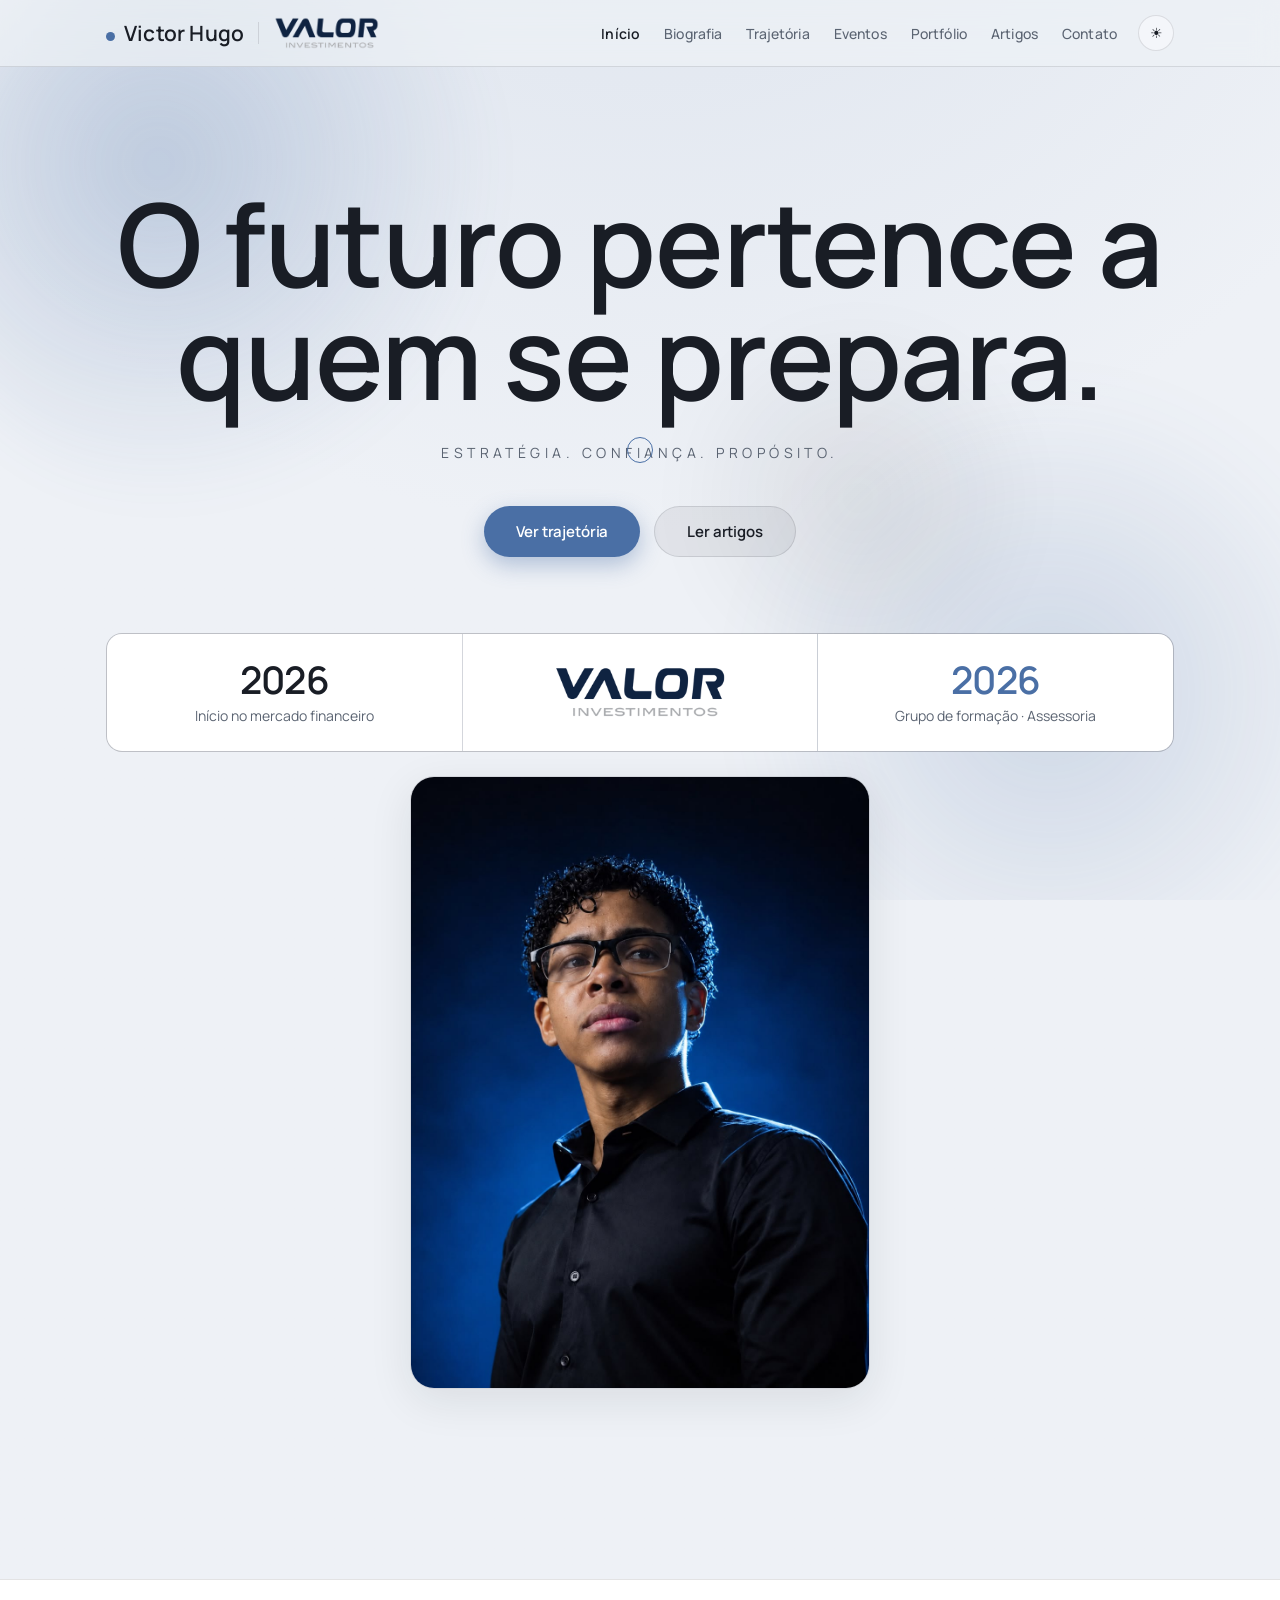
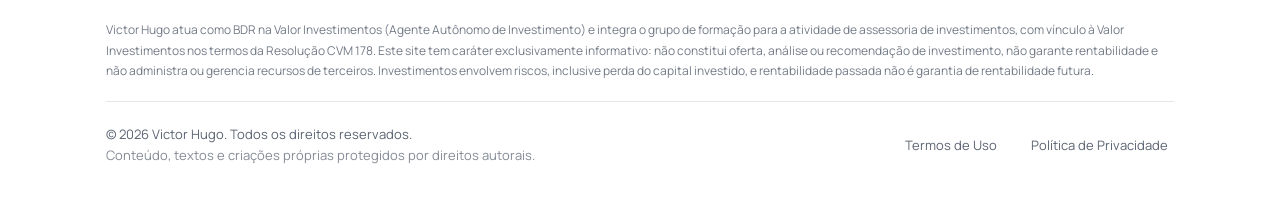
==== commit 3542b763: "Atualiza logos em alta resolucao e eventos reais - Logos da Valor substituidas pelas versoes de 2048" ====
--- a/site/index.html
+++ b/site/index.html
@@ -195,27 +195,27 @@
 
     <div class="event-list">
       <div class="event-card" data-reveal data-hoverable style="transition-delay:0ms">
+        <div class="event-date">AGO 2026</div>
+        <div>
+          <span class="tag">Conquista</span>
+          <div class="event-title">Aprovação na ANCORD</div>
+          <div class="event-text">Certificação conquistada, habilitando a atuação como assessor de investimentos. Encerra o ciclo do grupo de formação e abre a próxima etapa da carreira.</div>
+        </div>
+      </div>
+      <div class="event-card" data-reveal data-hoverable style="transition-delay:90ms">
         <div class="event-date">JUL 2026</div>
         <div>
-          <span class="tag">Atualização</span>
-          <div class="event-title">Novo ciclo do grupo de formação</div>
-          <div class="event-text">Início de mais uma etapa rumo à certificação e à atuação como assessor(a) de investimentos.</div>
-        </div>
-      </div>
-      <div class="event-card" data-reveal data-hoverable style="transition-delay:90ms">
+          <span class="tag">Evento</span>
+          <div class="event-title">Expert XP 2026</div>
+          <div class="event-text">Participação em um dos maiores eventos de investimentos da América Latina, em São Paulo. Registros disponíveis no destaque acima.</div>
+        </div>
+      </div>
+      <div class="event-card" data-reveal data-hoverable style="transition-delay:180ms">
         <div class="event-date">JUN 2026</div>
         <div>
-          <span class="tag">Evento</span>
-          <div class="event-title">Encontro de educação financeira</div>
-          <div class="event-text">Participação em ação de aproximação e orientação com clientes e convidados.</div>
-        </div>
-      </div>
-      <div class="event-card" data-reveal data-hoverable style="transition-delay:180ms">
-        <div class="event-date">MAI 2026</div>
-        <div>
-          <span class="tag">Conquista</span>
-          <div class="event-title">Marco de relacionamento atingido</div>
-          <div class="event-text">Resultado relevante no desenvolvimento e acompanhamento da carteira de clientes.</div>
+          <span class="tag">Carreira</span>
+          <div class="event-title">Entrada na Valor Investimentos</div>
+          <div class="event-text">Início da atuação com relacionamento e atendimento a clientes, em paralelo ao grupo de formação para a assessoria de investimentos.</div>
         </div>
       </div>
     </div>
@@ -225,35 +225,18 @@
   <section id="portfolio" class="tab-panel tab-portfolio" data-tab-panel hidden>
     <p class="eyebrow" data-reveal>Criações próprias</p>
     <h2 class="section-title" data-reveal>Portfólio</h2>
-    <div class="portfolio-grid grid-2">
-      <div class="portfolio-card" data-reveal data-hoverable style="transition-delay:0ms">
-        <div class="portfolio-thumb"><span class="slot-label">capa do guia</span></div>
+    <div class="portfolio-grid">
+      <button type="button" class="portfolio-card" id="portfolio-open-selic" data-hoverable aria-haspopup="dialog" data-reveal style="transition-delay:0ms">
+        <div class="portfolio-thumb">
+          <img src="img/portfolio/selic-01.png" alt="Capa do carrossel sobre a Selic" loading="lazy">
+          <span class="portfolio-count">7 slides</span>
+        </div>
         <div class="portfolio-body">
-          <div class="portfolio-type">Material educativo</div>
-          <div class="portfolio-title">Guia de primeiros investimentos</div>
-        </div>
-      </div>
-      <div class="portfolio-card" data-reveal data-hoverable style="transition-delay:80ms">
-        <div class="portfolio-thumb"><span class="slot-label">print da news</span></div>
-        <div class="portfolio-body">
-          <div class="portfolio-type">Conteúdo</div>
-          <div class="portfolio-title">Newsletter de mercado</div>
-        </div>
-      </div>
-      <div class="portfolio-card" data-reveal data-hoverable style="transition-delay:160ms">
-        <div class="portfolio-thumb"><span class="slot-label">imagem</span></div>
-        <div class="portfolio-body">
-          <div class="portfolio-type">Ferramenta</div>
-          <div class="portfolio-title">Planilha de planejamento</div>
-        </div>
-      </div>
-      <div class="portfolio-card" data-reveal data-hoverable style="transition-delay:240ms">
-        <div class="portfolio-thumb"><span class="slot-label">thumbnail</span></div>
-        <div class="portfolio-body">
-          <div class="portfolio-type">Vídeo</div>
-          <div class="portfolio-title">Série sobre educação financeira</div>
-        </div>
-      </div>
+          <div class="portfolio-type">Carrossel · Educação financeira</div>
+          <div class="portfolio-title">Se a Selic mudar 1 ponto, 3 coisas mudam no seu dinheiro</div>
+          <div class="portfolio-date">Julho de 2026</div>
+        </div>
+      </button>
     </div>
   </section>
 
@@ -491,6 +474,32 @@
   </div>
 </div>
 
+<div id="portfolio-overlay" class="legal-overlay" hidden>
+  <div id="portfolio-panel" class="legal-panel portfolio-panel" role="dialog" aria-modal="true" aria-labelledby="portfolio-title">
+    <div class="legal-head">
+      <div>
+        <h3 id="portfolio-title" class="legal-title">Se a Selic mudar 1 ponto, 3 coisas mudam no seu dinheiro</h3>
+        <p class="portfolio-panel-meta">Carrossel · 7 slides · Publicado em julho de 2026</p>
+      </div>
+      <button type="button" id="portfolio-close" class="legal-close" data-hoverable aria-label="Fechar">✕</button>
+    </div>
+
+    <p class="portfolio-panel-desc">Material educativo sobre o efeito prático de uma mudança na taxa Selic: o que acontece com o que você recebe na renda fixa, com o custo das suas dívidas e com o preço das coisas. Produzido para explicar, em linguagem simples, uma decisão que costuma parecer distante do dia a dia.</p>
+
+    <div class="portfolio-slides">
+      <img src="img/portfolio/selic-01.png" alt="Slide 1 do carrossel sobre a Selic" loading="lazy">
+      <img src="img/portfolio/selic-02.png" alt="Slide 2 do carrossel sobre a Selic" loading="lazy">
+      <img src="img/portfolio/selic-03.png" alt="Slide 3 do carrossel sobre a Selic" loading="lazy">
+      <img src="img/portfolio/selic-04.png" alt="Slide 4 do carrossel sobre a Selic" loading="lazy">
+      <img src="img/portfolio/selic-05.png" alt="Slide 5 do carrossel sobre a Selic" loading="lazy">
+      <img src="img/portfolio/selic-06.png" alt="Slide 6 do carrossel sobre a Selic" loading="lazy">
+      <img src="img/portfolio/selic-07.png" alt="Slide 7 do carrossel sobre a Selic" loading="lazy">
+    </div>
+
+    <p class="portfolio-panel-note">Conteúdo educativo publicado em julho de 2026. Os dados de mercado citados referem-se àquele período e não constituem análise vigente nem recomendação de investimento.</p>
+  </div>
+</div>
+
 <script src="main.js"></script>
 </body>
 </html>
--- a/site/style.css
+++ b/site/style.css
@@ -282,18 +282,43 @@
 .event-text { font-size: 15px; line-height: 1.6; color: var(--muted); }
 
 /* Portfolio */
-.portfolio-grid { display: grid; grid-template-columns: 1fr 1fr; gap: 22px; }
-.portfolio-card { border: 1px solid var(--line); border-radius: 18px; overflow: hidden; background: var(--surface); transition: transform .35s; }
-.portfolio-card:hover { transform: translateY(-6px); }
+.portfolio-grid { display: grid; grid-template-columns: repeat(auto-fill, minmax(300px, 380px)); gap: 22px; }
+.portfolio-card {
+  border: 1px solid var(--line); border-radius: 18px; overflow: hidden; background: var(--surface);
+  transition: transform .35s, box-shadow .35s, border-color .35s;
+  font: inherit; text-align: left; padding: 0; cursor: pointer; display: block; width: 100%;
+}
+.portfolio-card:hover { transform: translateY(-6px); border-color: var(--accent); box-shadow: 0 16px 38px color-mix(in srgb, var(--accent) 20%, transparent); }
 .portfolio-thumb {
-  aspect-ratio: 16 / 10;
-  background: repeating-linear-gradient(45deg, var(--surface2), var(--surface2) 11px, var(--surface) 11px, var(--surface) 22px);
-  display: grid; place-items: center; border-bottom: 1px solid var(--line);
-}
-.slot-label { font-family: ui-monospace, Menlo, monospace; font-size: 12px; color: var(--muted); background: var(--bg); padding: 6px 12px; border-radius: 6px; border: 1px solid var(--line); }
-.portfolio-body { padding: 22px 24px; }
+  position: relative; aspect-ratio: 4 / 5; overflow: hidden;
+  background: var(--surface2); border-bottom: 1px solid var(--line);
+}
+.portfolio-thumb img { width: 100%; height: 100%; object-fit: cover; object-position: center top; display: block; }
+.portfolio-count {
+  position: absolute; right: 12px; bottom: 12px;
+  background: color-mix(in srgb, var(--ink) 78%, transparent); color: var(--bg);
+  font-size: 11px; letter-spacing: .06em; font-weight: 600;
+  padding: 5px 11px; border-radius: 999px; backdrop-filter: blur(6px);
+}
+.portfolio-body { padding: 20px 22px; }
 .portfolio-type { font-size: 11px; letter-spacing: .14em; text-transform: uppercase; color: var(--accent); margin-bottom: 8px; }
-.portfolio-title { font-family: 'Manrope', sans-serif; font-weight: 600; letter-spacing: -.02em; font-size: 24px; line-height: 1.2; }
+.portfolio-title { font-family: 'Manrope', sans-serif; font-weight: 600; letter-spacing: -.02em; font-size: 19px; line-height: 1.3; color: var(--ink); }
+.portfolio-date { font-size: 13px; color: var(--muted); margin-top: 10px; }
+
+/* Modal do portfolio */
+.portfolio-panel { max-width: 640px; }
+.portfolio-panel-meta { font-size: 13px; color: var(--muted); margin: 8px 0 0; }
+.portfolio-panel-desc { font-size: 15px; line-height: 1.7; color: var(--muted); margin: 0 0 26px; }
+.portfolio-slides { display: flex; flex-direction: column; gap: 14px; }
+.portfolio-slides img { width: 100%; height: auto; display: block; border-radius: 12px; border: 1px solid var(--line); }
+.portfolio-panel-note {
+  margin-top: 26px; font-size: 12px; line-height: 1.6; color: var(--muted);
+  background: var(--surface); border: 1px solid var(--line); border-radius: 12px; padding: 14px 16px;
+}
+@media (max-width: 560px) {
+  .portfolio-grid { grid-template-columns: 1fr; }
+  .portfolio-title { font-size: 17px; }
+}
 
 /* Artigos */
 .articles-banner {
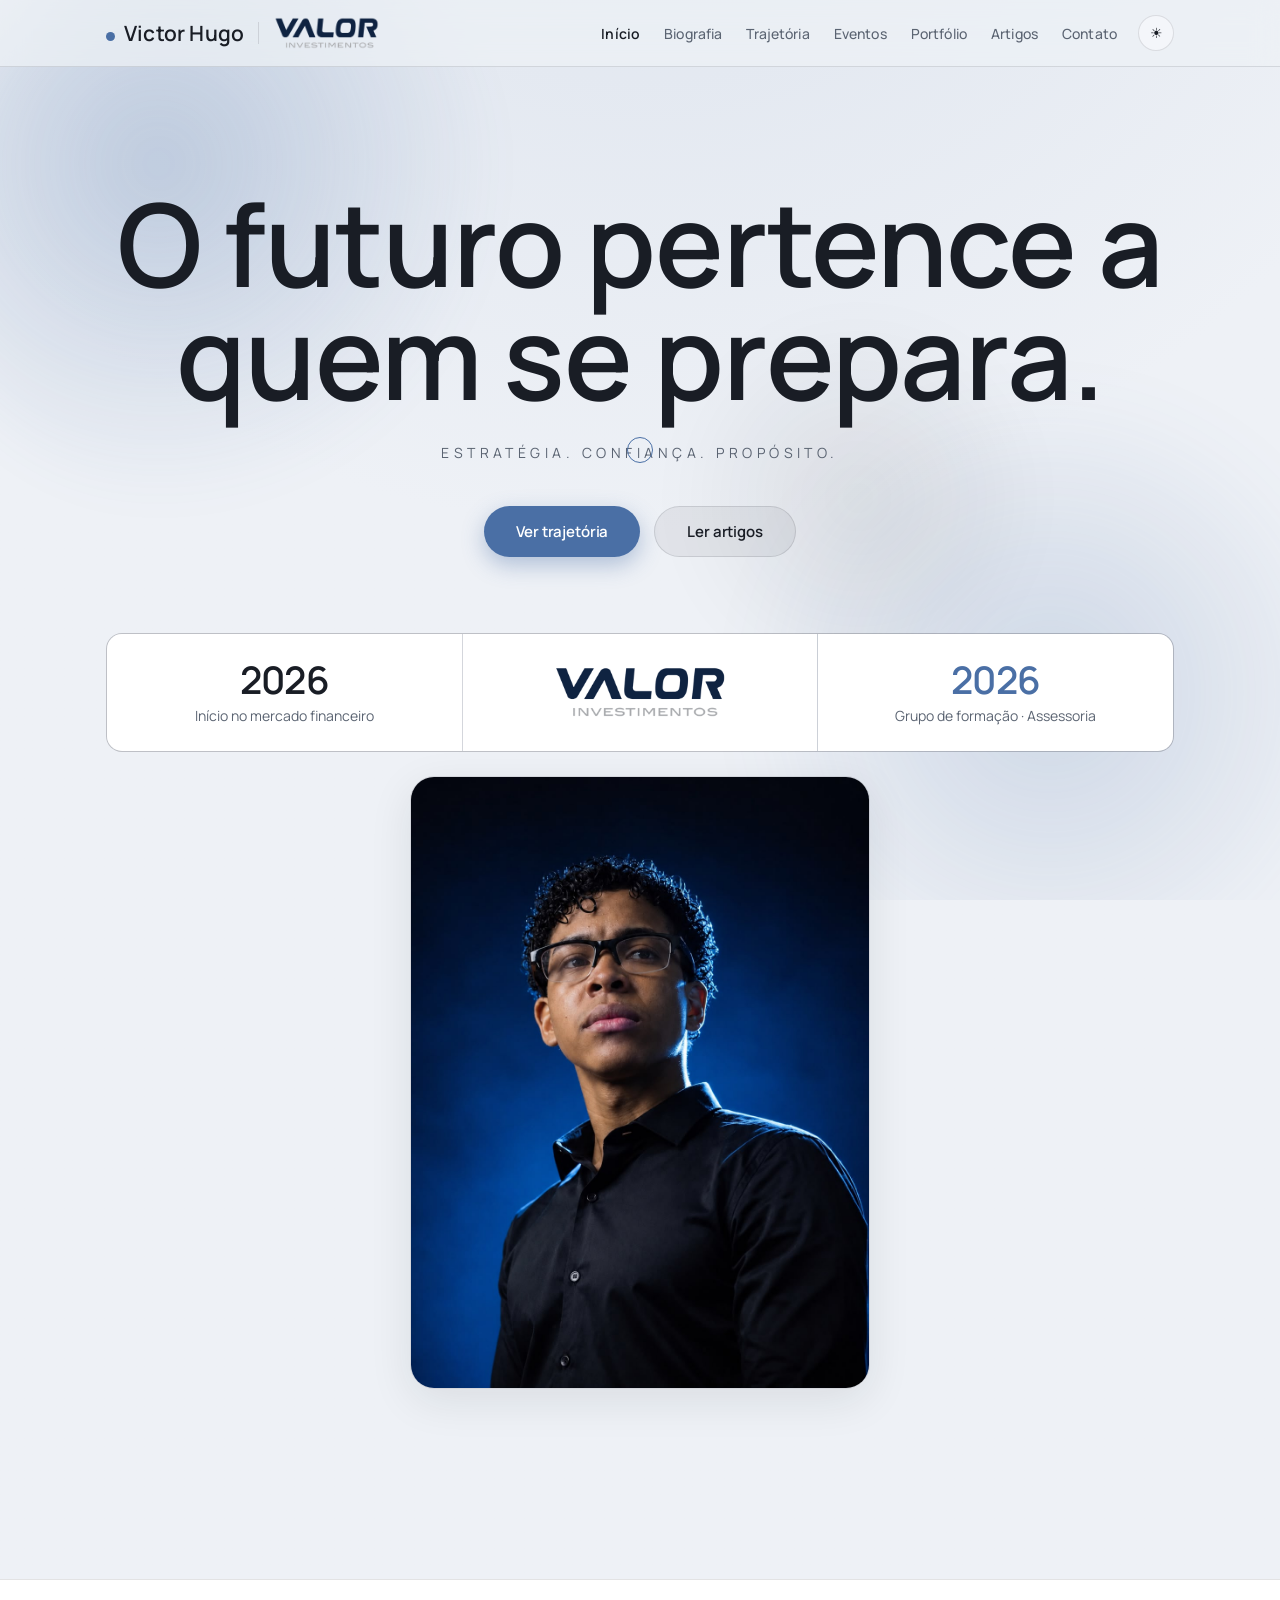
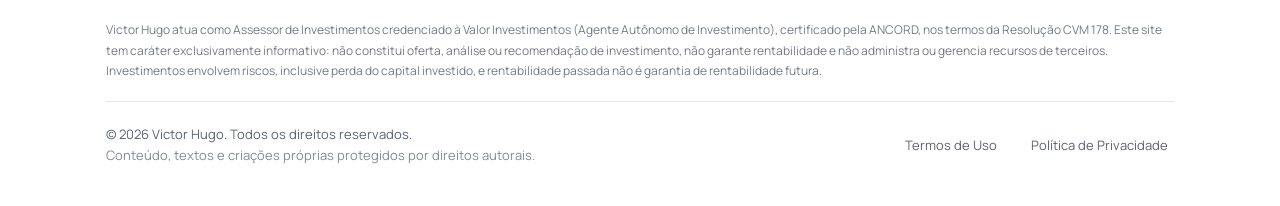
==== commit fbb71ce8: "Atualiza cargo para Assessor de Investimentos e limpa portfolio - Biografia, aside de trajetoria e d" ====
--- a/site/index.html
+++ b/site/index.html
@@ -115,8 +115,8 @@
     <div class="two-col bio-grid">
       <div>
         <h2 class="section-title" data-reveal>Sobre o meu trabalho</h2>
-        <p class="body-text" data-reveal>Iniciei minha trajetória no mercado financeiro em 2026 e hoje atuo como BDR na Valor Investimentos, onde acompanho clientes no dia a dia, entendo objetivos e ajudo a traduzir metas em decisões financeiras.</p>
-        <p class="body-text" data-reveal>Atualmente faço parte do grupo de formação para a área de assessoria de investimentos — aprofundando conhecimento em mercado de capitais, planejamento e educação financeira.</p>
+        <p class="body-text" data-reveal>Iniciei minha trajetória no mercado financeiro em 2026 e hoje atuo como Assessor de Investimentos na Valor Investimentos, onde acompanho clientes no dia a dia, entendo objetivos e ajudo a traduzir metas em decisões financeiras.</p>
+        <p class="body-text" data-reveal>Sou certificado pela ANCORD, e sigo aprofundando conhecimento em mercado de capitais, planejamento e educação financeira a cada cliente que atendo.</p>
         <p class="body-text last" data-reveal>Acredito que investir bem começa por uma boa relação — de confiança, clareza e constância.</p>
       </div>
       <aside class="bio-aside" data-reveal>
@@ -130,8 +130,8 @@
         <div class="aside-divider"></div>
         <div class="aside-rows">
           <div class="aside-row"><span class="muted">Empresa</span><span>Valor Investimentos</span></div>
-          <div class="aside-row"><span class="muted">Cargo</span><span>BDR</span></div>
-          <div class="aside-row"><span class="muted">Status</span><span class="accent-text">Em formação · Assessoria</span></div>
+          <div class="aside-row"><span class="muted">Cargo</span><span>Assessor de Investimentos</span></div>
+          <div class="aside-row"><span class="muted">Status</span><span class="accent-text">Credenciado ANCORD</span></div>
         </div>
       </aside>
     </div>
@@ -173,6 +173,14 @@
         <div class="timeline-title">Aprovação na ANCORD — Assessor de Investimentos</div>
         <div class="timeline-local">Valor Investimentos</div>
         <div class="timeline-desc">Conquista da certificação que habilita a atuação como assessor de investimentos, encerrando o ciclo de formação e abrindo a próxima etapa da carreira.</div>
+      </div>
+
+      <div class="timeline-item" data-reveal style="transition-delay:320ms">
+        <div class="timeline-dot"></div>
+        <div class="timeline-year">Set 2026</div>
+        <div class="timeline-title">Efetivação como Assessor de Investimentos</div>
+        <div class="timeline-local">Valor Investimentos</div>
+        <div class="timeline-desc">Início oficial da atuação como assessor de investimentos, credenciado à Valor Investimentos.</div>
       </div>
     </div>
   </section>
@@ -225,18 +233,8 @@
   <section id="portfolio" class="tab-panel tab-portfolio" data-tab-panel hidden>
     <p class="eyebrow" data-reveal>Criações próprias</p>
     <h2 class="section-title" data-reveal>Portfólio</h2>
-    <div class="portfolio-grid">
-      <button type="button" class="portfolio-card" id="portfolio-open-selic" data-hoverable aria-haspopup="dialog" data-reveal style="transition-delay:0ms">
-        <div class="portfolio-thumb">
-          <img src="img/portfolio/selic-01.png" alt="Capa do carrossel sobre a Selic" loading="lazy">
-          <span class="portfolio-count">7 slides</span>
-        </div>
-        <div class="portfolio-body">
-          <div class="portfolio-type">Carrossel · Educação financeira</div>
-          <div class="portfolio-title">Se a Selic mudar 1 ponto, 3 coisas mudam no seu dinheiro</div>
-          <div class="portfolio-date">Julho de 2026</div>
-        </div>
-      </button>
+    <div class="portfolio-empty" data-reveal>
+      <p>Novos materiais a caminho — em atualização para a identidade visual mais recente.</p>
     </div>
   </section>
 
@@ -424,7 +422,7 @@
 <footer class="site-footer">
   <div class="footer-inner">
     <div class="cvm-disclaimer">
-      Victor Hugo atua como BDR na Valor Investimentos (Agente Autônomo de Investimento) e integra o grupo de formação para a atividade de assessoria de investimentos, com vínculo à Valor Investimentos nos termos da Resolução CVM 178. Este site tem caráter exclusivamente informativo: não constitui oferta, análise ou recomendação de investimento, não garante rentabilidade e não administra ou gerencia recursos de terceiros. Investimentos envolvem riscos, inclusive perda do capital investido, e rentabilidade passada não é garantia de rentabilidade futura.
+      Victor Hugo atua como Assessor de Investimentos credenciado à Valor Investimentos (Agente Autônomo de Investimento), certificado pela ANCORD, nos termos da Resolução CVM 178. Este site tem caráter exclusivamente informativo: não constitui oferta, análise ou recomendação de investimento, não garante rentabilidade e não administra ou gerencia recursos de terceiros. Investimentos envolvem riscos, inclusive perda do capital investido, e rentabilidade passada não é garantia de rentabilidade futura.
     </div>
     <div class="footer-legal">
       <div>© 2026 Victor Hugo. Todos os direitos reservados.</div>
@@ -478,25 +476,22 @@
   <div id="portfolio-panel" class="legal-panel portfolio-panel" role="dialog" aria-modal="true" aria-labelledby="portfolio-title">
     <div class="legal-head">
       <div>
-        <h3 id="portfolio-title" class="legal-title">Se a Selic mudar 1 ponto, 3 coisas mudam no seu dinheiro</h3>
-        <p class="portfolio-panel-meta">Carrossel · 7 slides · Publicado em julho de 2026</p>
+        <h3 id="portfolio-title" class="legal-title"></h3>
+        <p id="portfolio-meta" class="portfolio-panel-meta"></p>
       </div>
       <button type="button" id="portfolio-close" class="legal-close" data-hoverable aria-label="Fechar">✕</button>
     </div>
 
-    <p class="portfolio-panel-desc">Material educativo sobre o efeito prático de uma mudança na taxa Selic: o que acontece com o que você recebe na renda fixa, com o custo das suas dívidas e com o preço das coisas. Produzido para explicar, em linguagem simples, uma decisão que costuma parecer distante do dia a dia.</p>
-
-    <div class="portfolio-slides">
-      <img src="img/portfolio/selic-01.png" alt="Slide 1 do carrossel sobre a Selic" loading="lazy">
-      <img src="img/portfolio/selic-02.png" alt="Slide 2 do carrossel sobre a Selic" loading="lazy">
-      <img src="img/portfolio/selic-03.png" alt="Slide 3 do carrossel sobre a Selic" loading="lazy">
-      <img src="img/portfolio/selic-04.png" alt="Slide 4 do carrossel sobre a Selic" loading="lazy">
-      <img src="img/portfolio/selic-05.png" alt="Slide 5 do carrossel sobre a Selic" loading="lazy">
-      <img src="img/portfolio/selic-06.png" alt="Slide 6 do carrossel sobre a Selic" loading="lazy">
-      <img src="img/portfolio/selic-07.png" alt="Slide 7 do carrossel sobre a Selic" loading="lazy">
-    </div>
-
-    <p class="portfolio-panel-note">Conteúdo educativo publicado em julho de 2026. Os dados de mercado citados referem-se àquele período e não constituem análise vigente nem recomendação de investimento.</p>
+    <p id="portfolio-desc" class="portfolio-panel-desc"></p>
+
+    <div id="portfolio-slides" class="portfolio-slides"></div>
+
+    <div class="portfolio-cta">
+      <p>Ficou com alguma dúvida sobre o tema, ou quer entender como isso se aplica ao seu caso?</p>
+      <button type="button" class="btn btn-primary" data-tab-link="contato" data-hoverable>Falar comigo</button>
+    </div>
+
+    <p id="portfolio-note" class="portfolio-panel-note"></p>
   </div>
 </div>
 
--- a/site/style.css
+++ b/site/style.css
@@ -282,6 +282,10 @@
 .event-text { font-size: 15px; line-height: 1.6; color: var(--muted); }
 
 /* Portfolio */
+.portfolio-empty {
+  border: 1px dashed var(--line); border-radius: 18px; padding: 60px 30px;
+  text-align: center; color: var(--muted); font-size: 15px;
+}
 .portfolio-grid { display: grid; grid-template-columns: repeat(auto-fill, minmax(300px, 380px)); gap: 22px; }
 .portfolio-card {
   border: 1px solid var(--line); border-radius: 18px; overflow: hidden; background: var(--surface);
@@ -311,6 +315,12 @@
 .portfolio-panel-desc { font-size: 15px; line-height: 1.7; color: var(--muted); margin: 0 0 26px; }
 .portfolio-slides { display: flex; flex-direction: column; gap: 14px; }
 .portfolio-slides img { width: 100%; height: auto; display: block; border-radius: 12px; border: 1px solid var(--line); }
+.portfolio-cta {
+  margin-top: 30px; padding: 24px 26px; text-align: center;
+  background: color-mix(in srgb, var(--accent) 8%, var(--surface));
+  border: 1px solid color-mix(in srgb, var(--accent) 35%, transparent); border-radius: 16px;
+}
+.portfolio-cta p { margin: 0 0 16px; font-size: 15px; line-height: 1.6; color: var(--ink); }
 .portfolio-panel-note {
   margin-top: 26px; font-size: 12px; line-height: 1.6; color: var(--muted);
   background: var(--surface); border: 1px solid var(--line); border-radius: 12px; padding: 14px 16px;
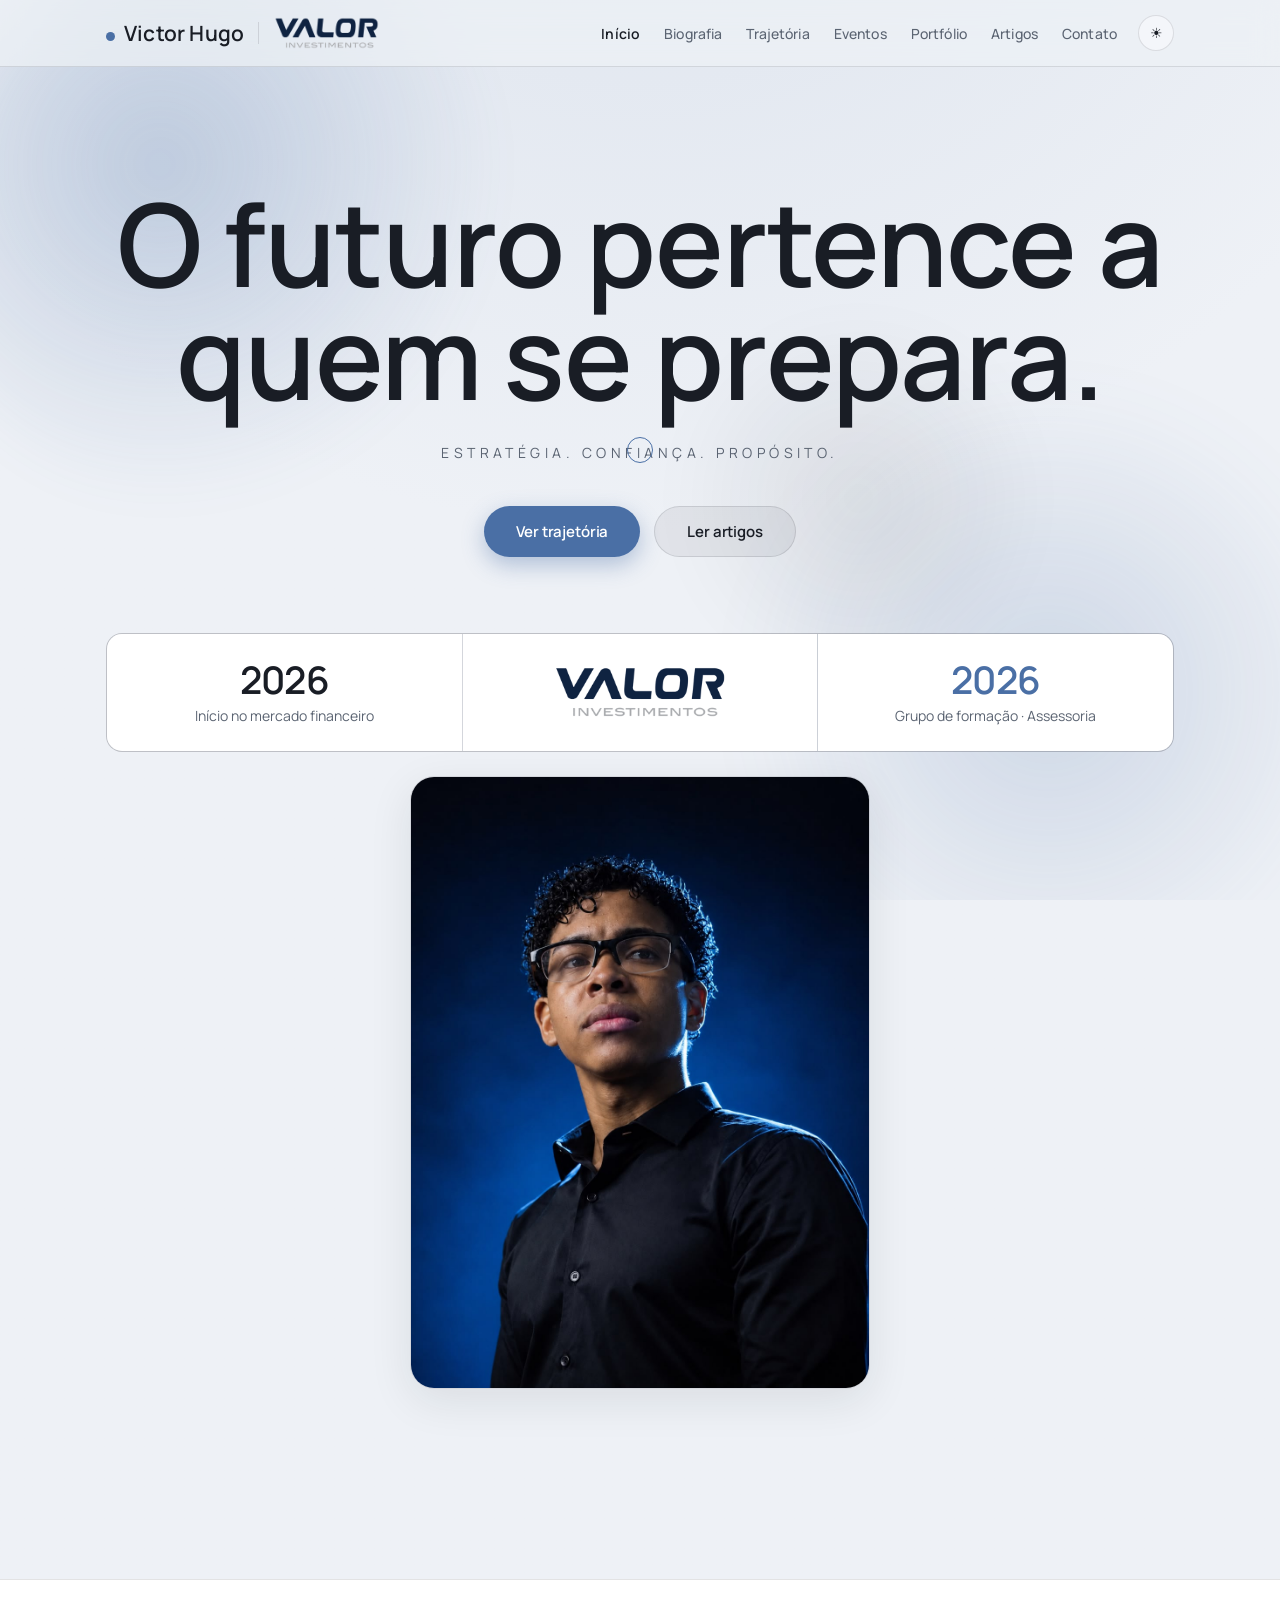
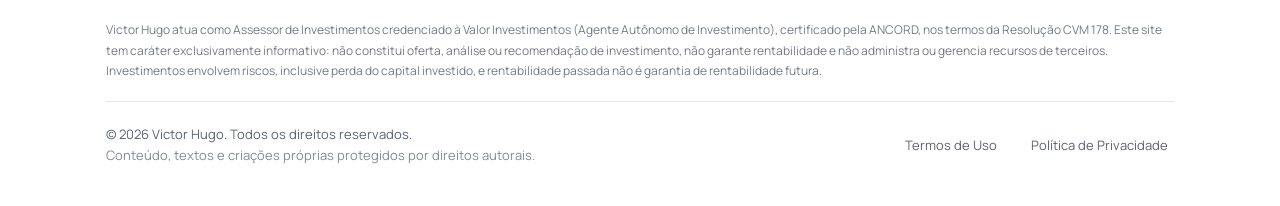
==== commit 29420242: "Aponta og:url e og:image para o dominio www O endereco sem www responde com redirecionamento 308, e " ====
--- a/site/index.html
+++ b/site/index.html
@@ -8,14 +8,14 @@
 <meta property="og:type" content="website">
 <meta property="og:locale" content="pt_BR">
 <meta property="og:site_name" content="Victor Hugo">
-<meta property="og:url" content="https://victorhugo.social/">
+<meta property="og:url" content="https://www.victorhugo.social/">
 <meta property="og:title" content="Victor Hugo — Valor Investimentos">
 <meta property="og:description" content="Biografia, trajetória, eventos, portfólio e artigos de Victor Hugo, da Valor Investimentos.">
-<meta property="og:image" content="https://victorhugo.social/img/foto-victor.jpg">
+<meta property="og:image" content="https://www.victorhugo.social/img/foto-victor.jpg">
 <meta name="twitter:card" content="summary_large_image">
 <meta name="twitter:title" content="Victor Hugo — Valor Investimentos">
 <meta name="twitter:description" content="Biografia, trajetória, eventos, portfólio e artigos de Victor Hugo, da Valor Investimentos.">
-<meta name="twitter:image" content="https://victorhugo.social/img/foto-victor.jpg">
+<meta name="twitter:image" content="https://www.victorhugo.social/img/foto-victor.jpg">
 <link rel="preconnect" href="https://fonts.googleapis.com">
 <link rel="preconnect" href="https://fonts.gstatic.com" crossorigin>
 <link href="https://fonts.googleapis.com/css2?family=Manrope:wght@300;400;500;600;700;800&display=swap" rel="stylesheet">
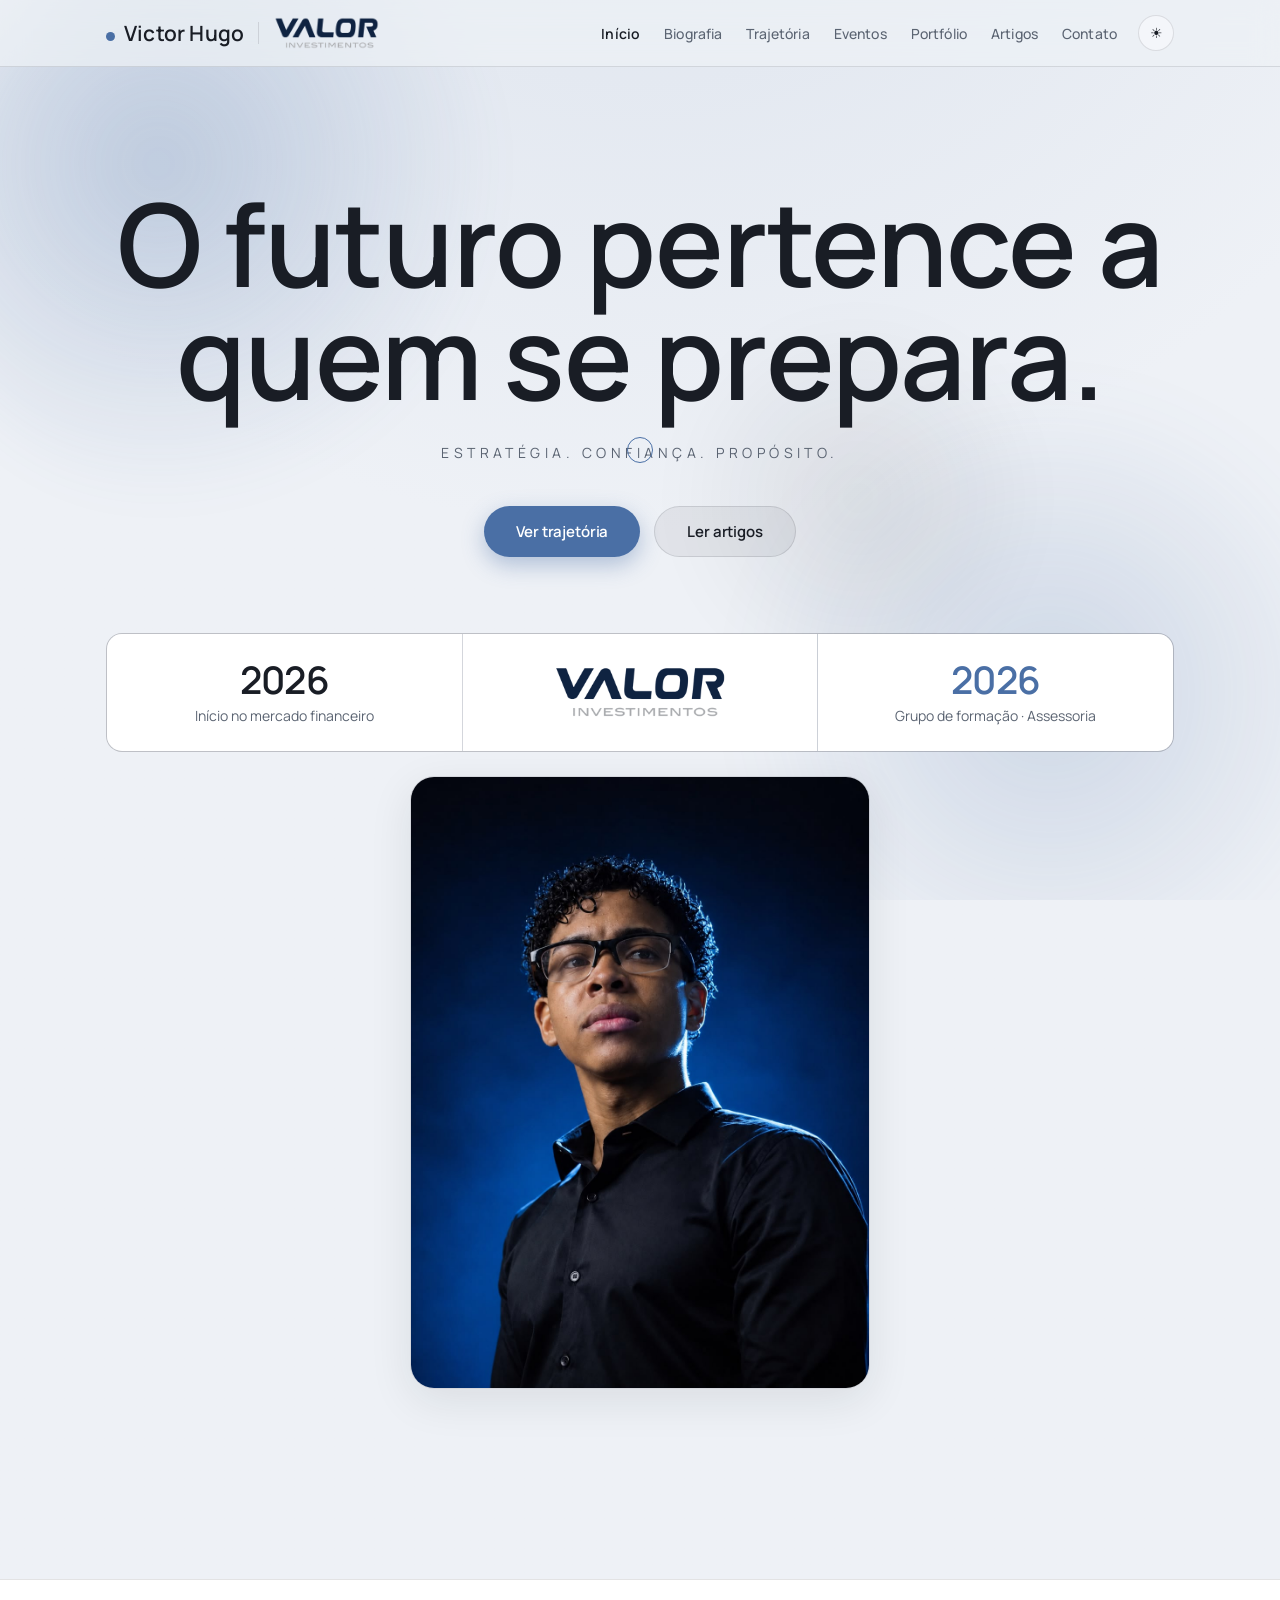
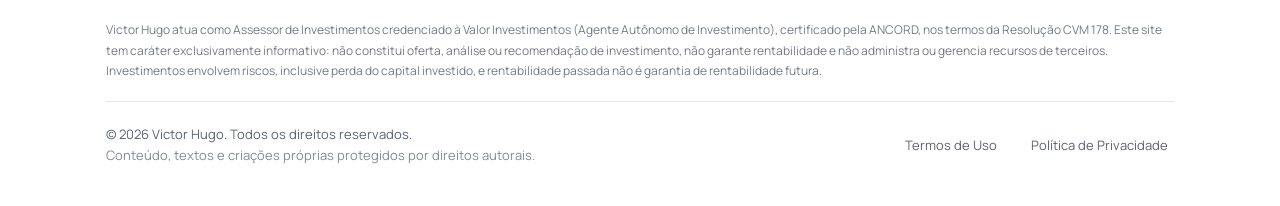
==== commit 13931557: "Publica artigo sobre remuneracao do assessor e fotos da Feira do Empreendedor - Novo artigo "Como se" ====
--- a/site/index.html
+++ b/site/index.html
@@ -202,7 +202,16 @@
     </button>
 
     <div class="event-list">
-      <div class="event-card" data-reveal data-hoverable style="transition-delay:0ms">
+      <button type="button" class="event-card" id="event-open-fe26" data-reveal data-hoverable aria-haspopup="dialog" style="transition-delay:0ms">
+        <div class="event-date">19&ndash;22 OUT 2026</div>
+        <div>
+          <span class="tag">Evento</span>
+          <div class="event-title">Feira do Empreendedor 2026 &middot; Sebrae-SP</div>
+          <div class="event-text">Visita à feira do Sebrae-SP no São Paulo Expo, que reúne cerca de 900 expositores e mais de 20 arenas de conteúdo ao longo de quatro dias.</div>
+          <span class="event-card-cta">Ver fotos &rarr;</span>
+        </div>
+      </button>
+      <div class="event-card" data-reveal data-hoverable style="transition-delay:90ms">
         <div class="event-date">AGO 2026</div>
         <div>
           <span class="tag">Conquista</span>
@@ -210,7 +219,7 @@
           <div class="event-text">Certificação conquistada, habilitando a atuação como assessor de investimentos. Encerra o ciclo do grupo de formação e abre a próxima etapa da carreira.</div>
         </div>
       </div>
-      <div class="event-card" data-reveal data-hoverable style="transition-delay:90ms">
+      <div class="event-card" data-reveal data-hoverable style="transition-delay:180ms">
         <div class="event-date">JUL 2026</div>
         <div>
           <span class="tag">Evento</span>
@@ -218,7 +227,7 @@
           <div class="event-text">Participação em um dos maiores eventos de investimentos da América Latina, em São Paulo. Registros disponíveis no destaque acima.</div>
         </div>
       </div>
-      <div class="event-card" data-reveal data-hoverable style="transition-delay:180ms">
+      <div class="event-card" data-reveal data-hoverable style="transition-delay:270ms">
         <div class="event-date">JUN 2026</div>
         <div>
           <span class="tag">Carreira</span>
@@ -247,7 +256,18 @@
       <div>Textos e artigos escritos por <span class="ink strong">Victor Hugo</span>. Novas publicações são adicionadas com o tempo.</div>
     </div>
     <div class="articles-list">
-      <a href="artigos/inadimplencia-no-brasil.html" class="article-row" data-reveal data-hoverable style="transition-delay:0ms">
+      <a href="artigos/como-o-assessor-e-remunerado.html" class="article-row" data-reveal data-hoverable style="transition-delay:0ms">
+        <div>
+          <div class="article-meta">
+            <span class="tag-status published">Publicado</span>
+            <span class="article-date">20 OUT 2026</span>
+          </div>
+          <div class="article-title">Como seu assessor é remunerado, e por que isso deveria te importar</div>
+          <div class="article-excerpt">A própria CVM escreve, no termo que você assina, que os interesses do assessor podem entrar em conflito com os seus. Como ele é pago, onde está o conflito e o que você pode cobrar de qualquer profissional.</div>
+        </div>
+        <div class="article-cta hide-sm">Ler mais →</div>
+      </a>
+      <a href="artigos/inadimplencia-no-brasil.html" class="article-row" data-reveal data-hoverable style="transition-delay:90ms">
         <div>
           <div class="article-meta">
             <span class="tag-status published">Publicado</span>
@@ -472,6 +492,28 @@
   </div>
 </div>
 
+<div id="fe26-overlay" class="legal-overlay" hidden>
+  <div id="fe26-panel" class="legal-panel event-panel" role="dialog" aria-modal="true" aria-labelledby="fe26-title">
+    <div class="legal-head">
+      <div>
+        <h3 id="fe26-title" class="legal-title">Feira do Empreendedor 2026</h3>
+        <p class="portfolio-panel-meta">Sebrae-SP · São Paulo Expo · 19 a 22 de outubro de 2026</p>
+      </div>
+      <button type="button" id="fe26-close" class="legal-close" data-hoverable aria-label="Fechar">✕</button>
+    </div>
+    <p class="portfolio-panel-desc">Registros da visita à feira, que neste ano tem o tema "É Mais Negócio". Toque em uma foto para ampliar.</p>
+    <div class="event-gallery solo">
+      <a href="img/fe26/fe26-01.jpg" target="_blank" rel="noopener" class="event-gallery-item" data-hoverable><img src="img/fe26/fe26-01.jpg" alt="Portal de entrada da Feira do Empreendedor 2026, do Sebrae, com visitantes circulando" loading="lazy"></a>
+      <a href="img/fe26/fe26-02.jpg" target="_blank" rel="noopener" class="event-gallery-item" data-hoverable><img src="img/fe26/fe26-02.jpg" alt="Letreiro FE26 no salão principal da feira" loading="lazy"></a>
+      <a href="img/fe26/fe26-03.jpg" target="_blank" rel="noopener" class="event-gallery-item" data-hoverable><img src="img/fe26/fe26-03.jpg" alt="Palestra em uma das arenas de conteúdo da feira" loading="lazy"></a>
+      <a href="img/fe26/fe26-04.jpg" target="_blank" rel="noopener" class="event-gallery-item" data-hoverable><img src="img/fe26/fe26-04.jpg" alt="Estande da Cidade Empreendedora com decoração iluminada" loading="lazy"></a>
+      <a href="img/fe26/fe26-05.jpg" target="_blank" rel="noopener" class="event-gallery-item" data-hoverable><img src="img/fe26/fe26-05.jpg" alt="Estande lotado na rua 7 da feira" loading="lazy"></a>
+      <a href="img/fe26/fe26-06.jpg" target="_blank" rel="noopener" class="event-gallery-item" data-hoverable><img src="img/fe26/fe26-06.jpg" alt="Astronauta caracterizado circulando por um estande de tecnologia" loading="lazy"></a>
+    </div>
+    <p class="event-source">Dados do evento: <a href="https://www.em.com.br/mundo-corporativo/2026/10/7524330-feira-do-sebrae-reune-900-expositores-em-sao-paulo.html" target="_blank" rel="noopener">Estado de Minas</a>, com informações do Sebrae-SP.</p>
+  </div>
+</div>
+
 <div id="portfolio-overlay" class="legal-overlay" hidden>
   <div id="portfolio-panel" class="legal-panel portfolio-panel" role="dialog" aria-modal="true" aria-labelledby="portfolio-title">
     <div class="legal-head">
--- a/site/style.css
+++ b/site/style.css
@@ -281,6 +281,29 @@
 .event-title { font-family: 'Manrope', sans-serif; font-weight: 600; letter-spacing: -.02em; font-size: 23px; line-height: 1.2; margin-bottom: 8px; }
 .event-text { font-size: 15px; line-height: 1.6; color: var(--muted); }
 
+/* Evento que ainda vai acontecer: pilula preenchida e borda marcada, para nao
+   ler como as fichas de coisa ja feita que vem abaixo dele. */
+.event-card.proximo { border-color: var(--accent); }
+.tag.proximo {
+  color: #fff; border-color: transparent;
+  background: color-mix(in srgb, var(--accent) 86%, #000);
+}
+
+@media (max-width: 560px) {
+  /* A coluna fixa de 130px da data sobrava pouco espaço para o texto: a data
+     vira um rótulo em cima, e o texto ganha a largura inteira da ficha. */
+  .event-card { grid-template-columns: 1fr; gap: 6px; padding: 22px 20px; }
+  .event-date { padding-top: 0; }
+}
+
+/* Ficha de evento que abre as fotos */
+button.event-card { font: inherit; color: inherit; text-align: left; width: 100%; cursor: pointer; }
+.event-card-cta { display: inline-block; margin-top: 12px; font-size: 14px; font-weight: 600; color: var(--accent); }
+.event-gallery.solo { margin-top: 26px; padding-top: 0; border-top: none; grid-template-columns: repeat(auto-fill, minmax(170px, 1fr)); gap: 12px; }
+.event-gallery.solo .event-gallery-item { border-radius: 12px; }
+.event-source { margin-top: 22px; font-size: 12px; line-height: 1.6; color: var(--muted); }
+@media (max-width: 560px) { .event-gallery.solo { grid-template-columns: repeat(2, 1fr); gap: 10px; } }
+
 /* Portfolio */
 .portfolio-empty {
   border: 1px dashed var(--line); border-radius: 18px; padding: 60px 30px;
@@ -520,6 +543,18 @@
 }
 .article-step h3 { margin-top: 4px; }
 
+.compare-grid { display: grid; grid-template-columns: 1fr 1fr; gap: 16px; margin: 30px 0; }
+.compare-card { background: var(--surface); border: 1px solid var(--line); border-radius: 16px; padding: 22px 24px; }
+.compare-card h3 { margin: 0 0 4px; font-size: 19px; }
+.compare-card h4 {
+  margin: 18px 0 8px; font-family: 'Manrope', sans-serif; font-weight: 600;
+  font-size: 12px; letter-spacing: .14em; text-transform: uppercase; color: var(--accent);
+}
+.compare-card ul { margin: 0; padding-left: 18px; font-size: 15px; line-height: 1.6; }
+.compare-card li { margin-bottom: 8px; }
+.article-body a.btn-primary { color: #fff; text-decoration: none; display: inline-block; }
+@media (max-width: 640px) { .compare-grid { grid-template-columns: 1fr; } }
+
 .article-sources { margin-top: 60px; padding-top: 34px; border-top: 1px solid var(--line); }
 .article-sources h3 { font-size: 15px; letter-spacing: .04em; text-transform: uppercase; color: var(--muted); margin: 0 0 16px; font-weight: 600; }
 .article-sources ul { list-style: none; padding: 0; margin: 0; }
